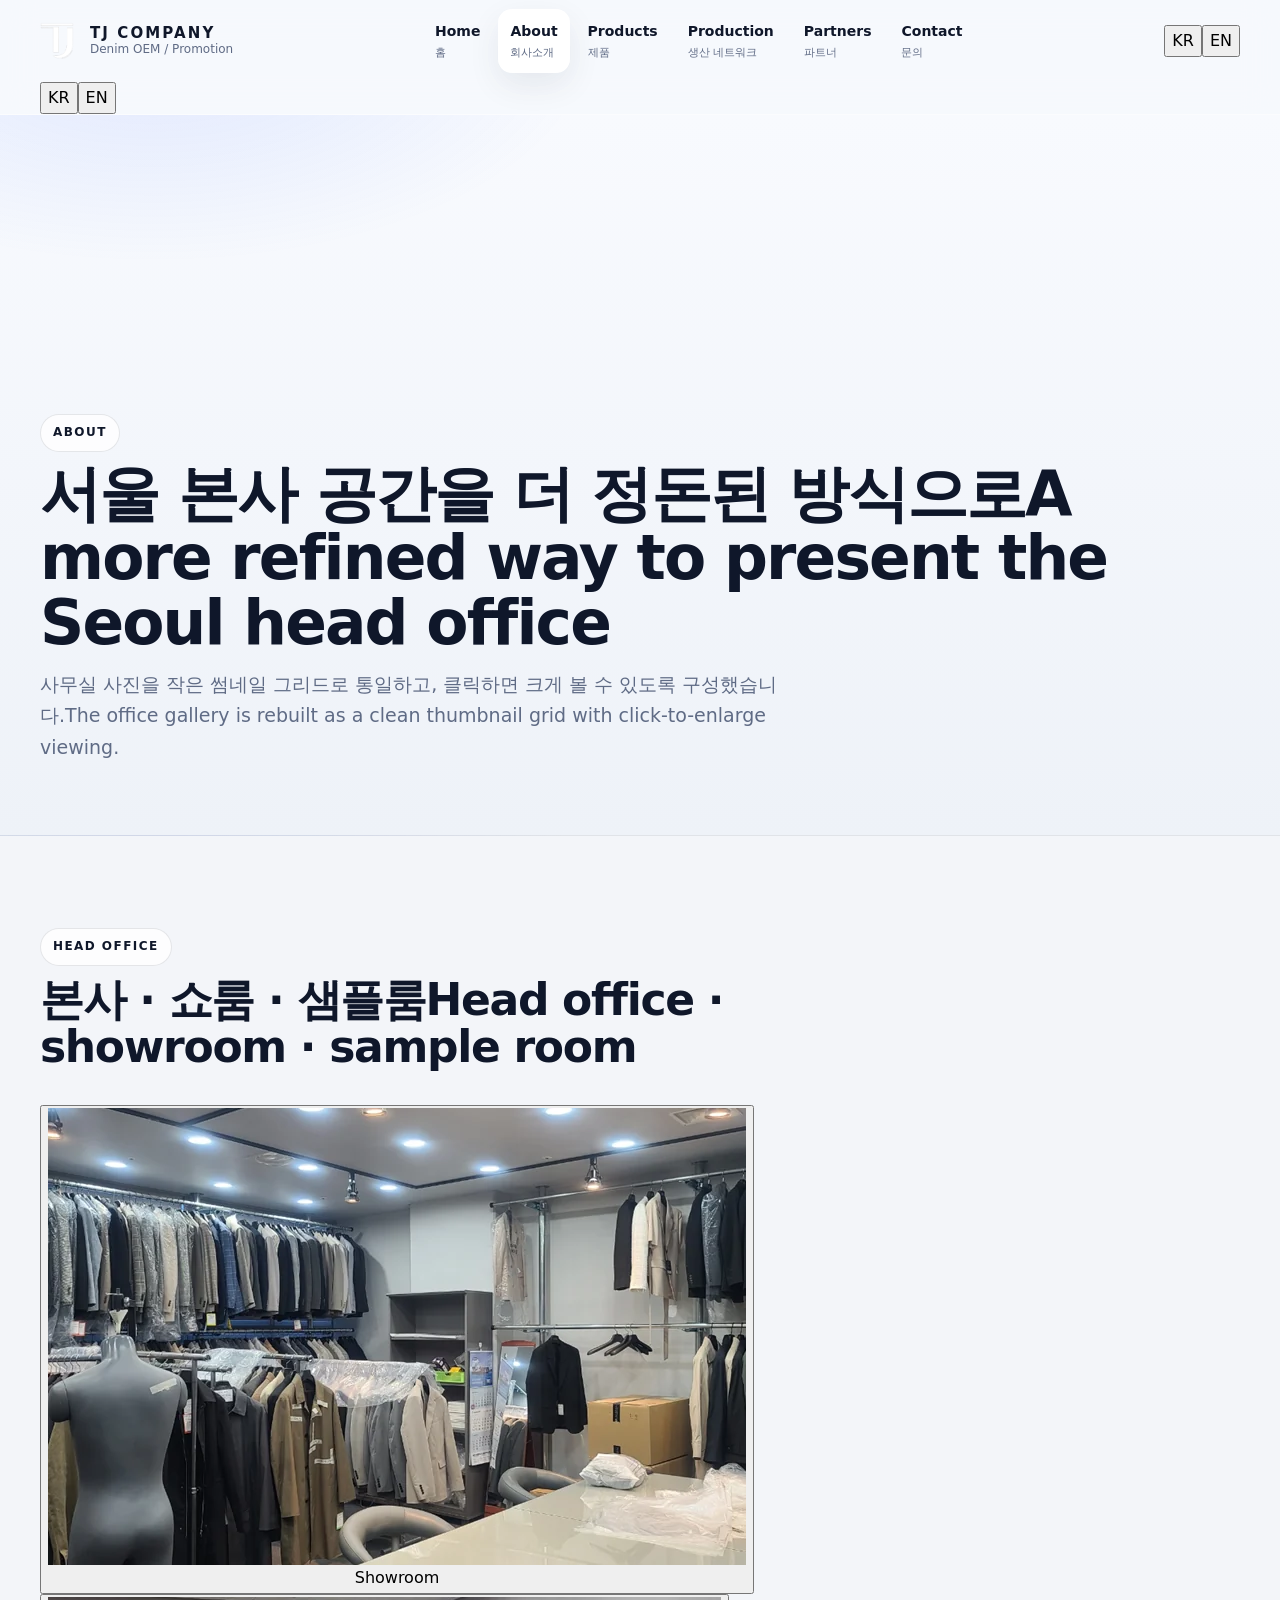
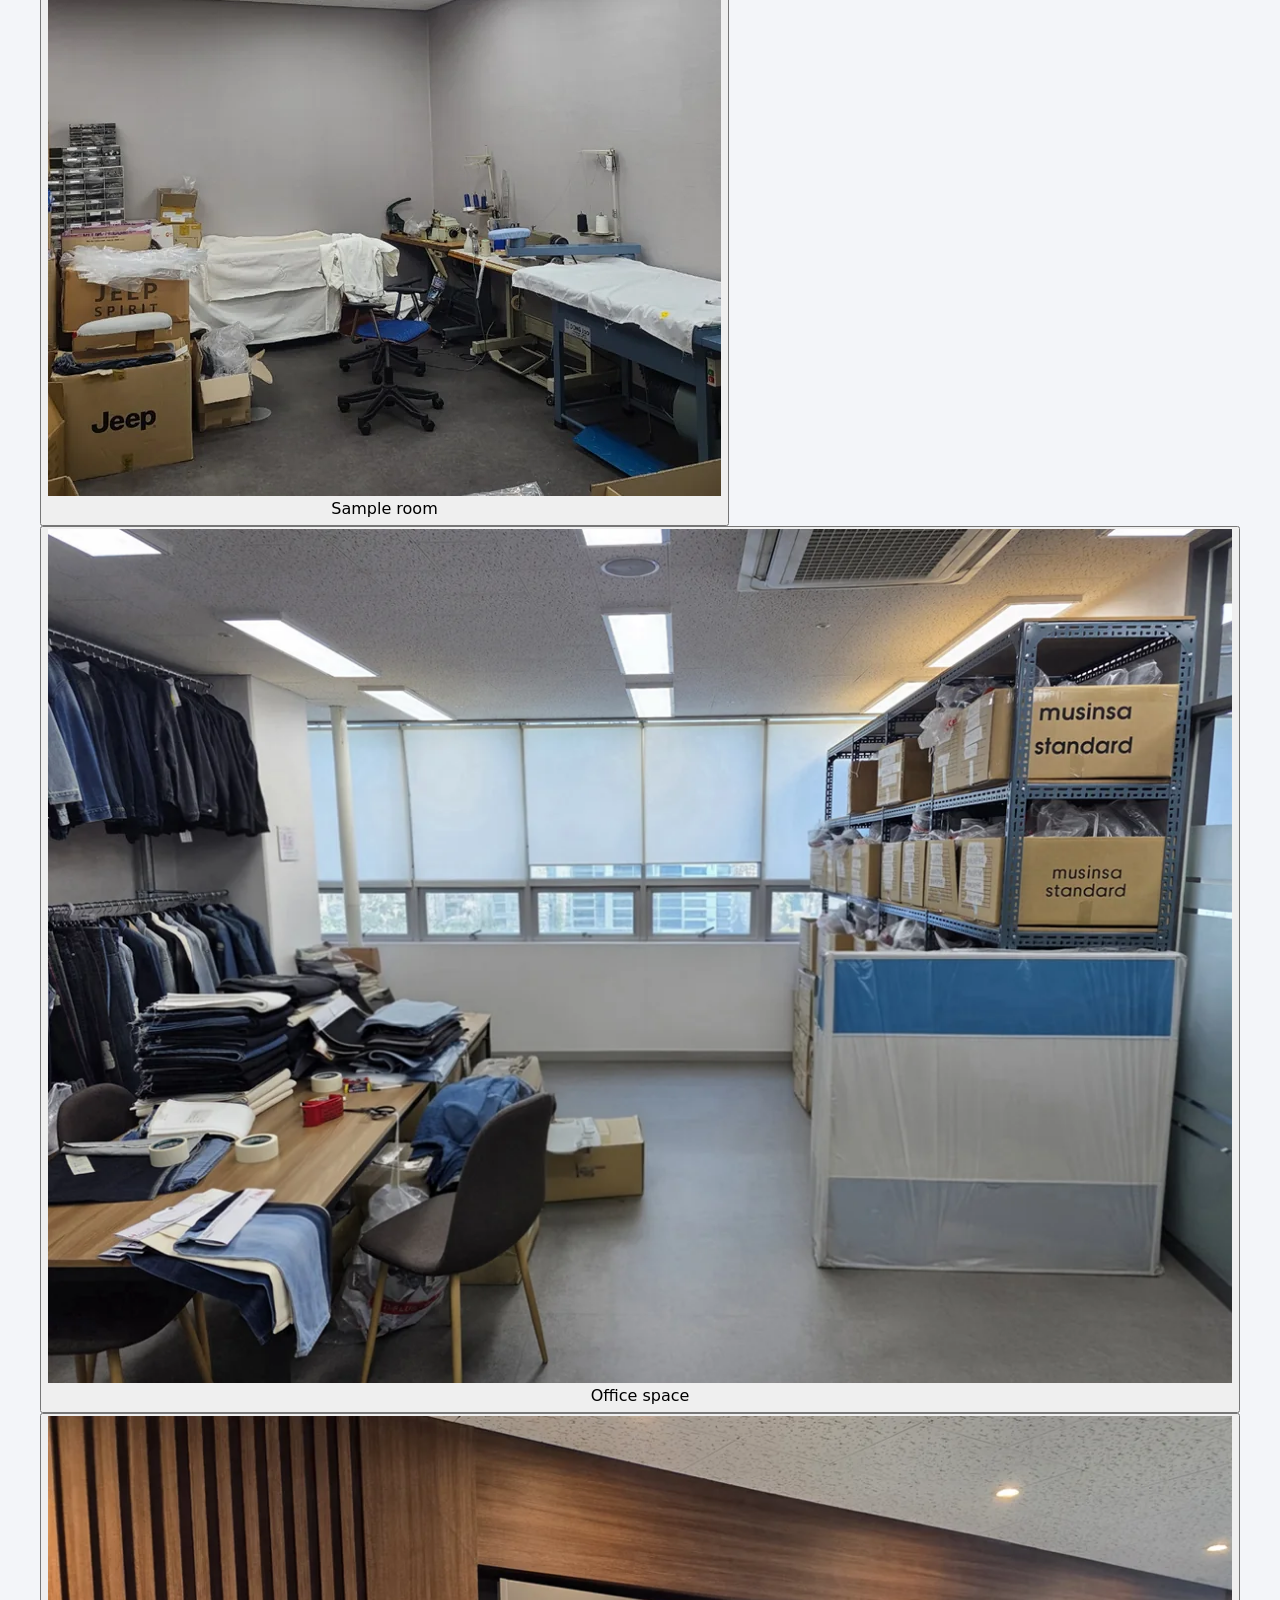
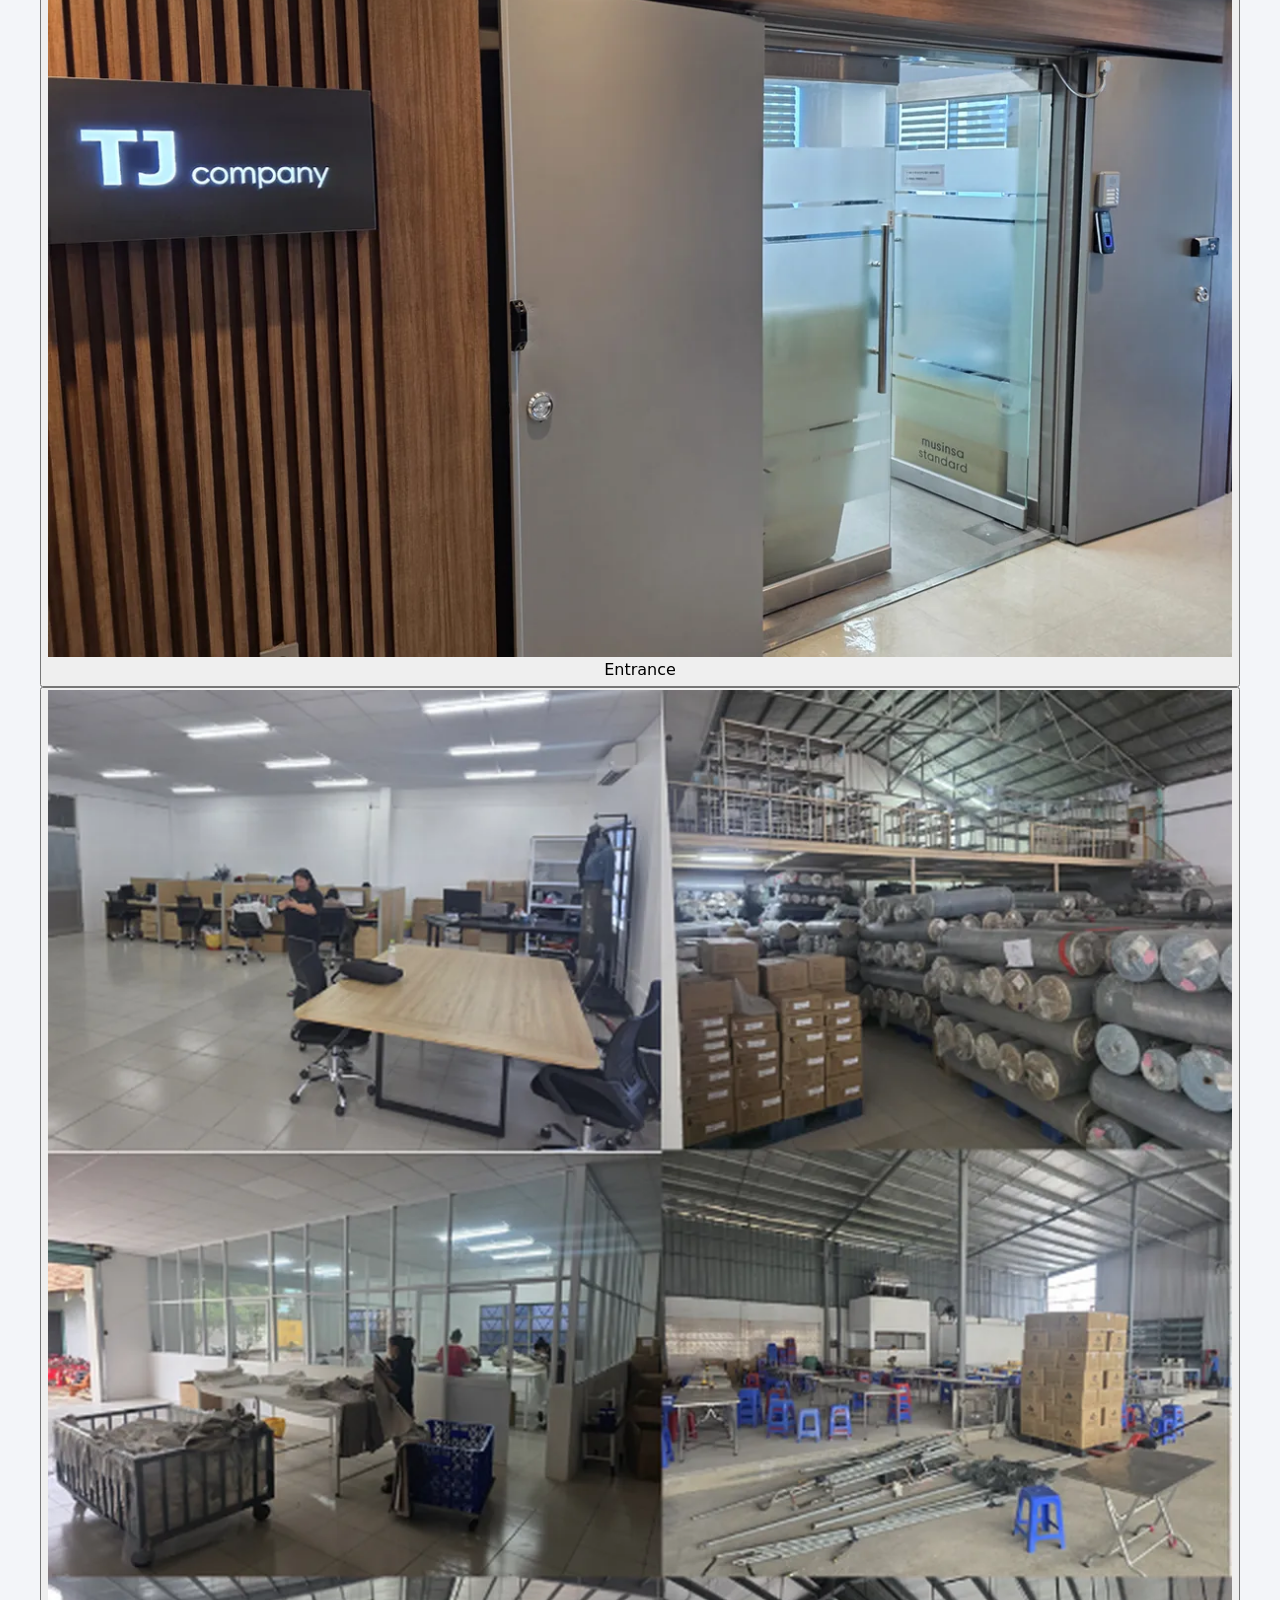
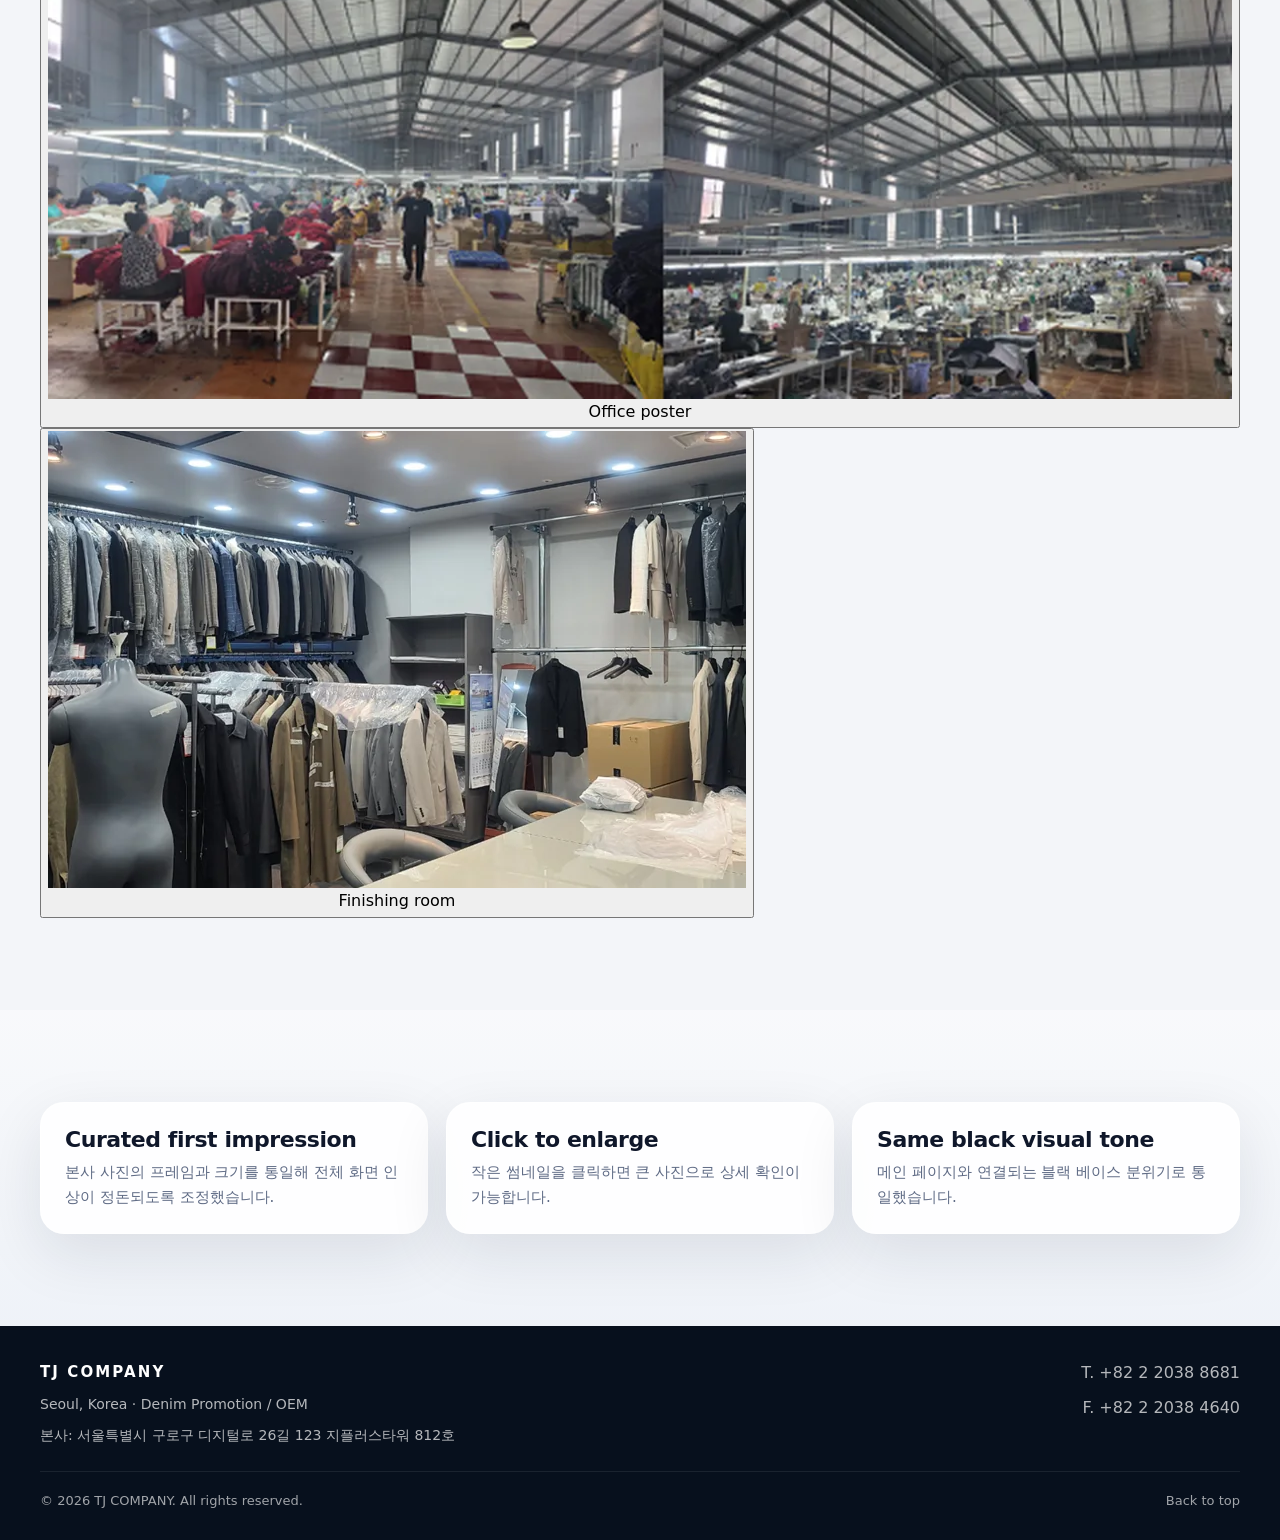
==== about.html @ 2073e05e "Update about.html" ====
<!doctype html>
<html lang="ko">
<head>
  <meta charset="utf-8" />
  <meta name="viewport" content="width=device-width, initial-scale=1" />
  <title>About | TJ COMPANY</title>
  <meta name="description" content="TJ COMPANY의 회사 소개, 핵심 사업, 조직 구성, 사무실·쇼룸 환경을 확인할 수 있습니다." />
  <meta name="keywords" content="TJ COMPANY,TJ Company,데님 OEM,데님 프로모션,의류 제조,글로벌 생산,베트남 생산,데님 생산,OEM manufacturer,denim manufacturer" />
  <meta name="author" content="TJ COMPANY" />
  <link rel="canonical" href="https://www.tjcompany.co.kr/about.html" />
  <meta name="theme-color" content="#0b1325" />
  <link rel="icon" type="image/png" href="assets/img/favicon.png" />
  <link rel="stylesheet" href="assets/css/style.css" />

  <meta property="og:site_name" content="TJ COMPANY" />
  <meta property="og:title" content="About | TJ COMPANY" />
  <meta property="og:description" content="TJ COMPANY의 회사 소개, 핵심 사업, 조직 구성, 사무실·쇼룸 환경을 확인할 수 있습니다." />
  <meta property="og:type" content="website" />
  <meta property="og:url" content="https://www.tjcompany.co.kr/about.html" />
  <meta property="og:image" content="https://www.tjcompany.co.kr/assets/img/og-image.jpg" />
  <meta name="twitter:card" content="summary_large_image" />
  <meta name="twitter:title" content="About | TJ COMPANY" />
  <meta name="twitter:description" content="TJ COMPANY의 회사 소개, 핵심 사업, 조직 구성, 사무실·쇼룸 환경을 확인할 수 있습니다." />
  <meta name="twitter:image" content="https://www.tjcompany.co.kr/assets/img/og-image.jpg" />

  <script type="application/ld+json">
{
  "@context": "https://schema.org",
  "@type": "Organization",
  "name": "TJ COMPANY",
  "url": "https://www.tjcompany.co.kr/",
  "logo": "https://www.tjcompany.co.kr/assets/img/tj-logo.png",
  "telephone": "+82-2-2038-8681",
  "faxNumber": "+82-2-2038-4640",
  "address": {
    "@type": "PostalAddress",
    "streetAddress": "디지털로26길 123 지플러스타워 812호",
    "addressLocality": "구로구",
    "addressRegion": "서울특별시",
    "addressCountry": "KR"
  }
}
  </script>
</head>
<body>
<header class="siteHeader" id="top">
  <div class="container">
    <div class="navbar">
      <a class="brand" href="index.html" aria-label="TJ COMPANY home">
        <img src="assets/img/tj-logo.png" alt="TJ COMPANY logo" />
        <div class="brandText">
          <strong>TJ COMPANY</strong>
          <span>Denim OEM / Promotion</span>
        </div>
      </a>

      <nav class="nav" data-nav>
          <a href="index.html"><span class="nav-en">Home</span><span class="nav-ko">홈</span></a>
          <a href="about.html" class="active"><span class="nav-en">About</span><span class="nav-ko">회사소개</span></a>
          <a href="products.html"><span class="nav-en">Products</span><span class="nav-ko">제품</span></a>
          <a href="production.html"><span class="nav-en">Production</span><span class="nav-ko">생산 네트워크</span></a>
          <a href="partners.html"><span class="nav-en">Partners</span><span class="nav-ko">파트너</span></a>
          <a href="contact.html"><span class="nav-en">Contact</span><span class="nav-ko">문의</span></a>
      </nav>

      <div class="langSwitch"><button class="langBtn active" type="button" data-lang-btn="ko">KR</button><button class="langBtn" type="button" data-lang-btn="en">EN</button></div><button class="menuBtn" type="button" data-menu-btn aria-label="Open menu">Menu</button>
    </div>

    <div class="mobileLang"><button class="langBtn active" type="button" data-lang-btn="ko">KR</button><button class="langBtn" type="button" data-lang-btn="en">EN</button></div><div class="mobileNav" data-mobile-nav data-nav>
        <a href="index.html"><span class="nav-en">Home</span><span class="nav-ko">홈</span></a>
        <a href="about.html" class="active"><span class="nav-en">About</span><span class="nav-ko">회사소개</span></a>
        <a href="products.html"><span class="nav-en">Products</span><span class="nav-ko">제품</span></a>
        <a href="production.html"><span class="nav-en">Production</span><span class="nav-ko">생산 네트워크</span></a>
        <a href="partners.html"><span class="nav-en">Partners</span><span class="nav-ko">파트너</span></a>
        <a href="contact.html"><span class="nav-en">Contact</span><span class="nav-ko">문의</span></a>
    </div>
  </div>
</header>

<section class="pageHero videoHero"><video autoplay muted loop playsinline preload="auto" aria-hidden="true"><source src="assets/video/hero.mp4" type="video/mp4" /></video><div class="container"><span class="sectionLabel">ABOUT</span><h1><span class="i18n-ko">서울 본사 공간을 더 정돈된 방식으로</span><span class="i18n-en">A more refined way to present the Seoul head office</span></h1><p><span class="i18n-ko">사무실 사진을 작은 썸네일 그리드로 통일하고, 클릭하면 크게 볼 수 있도록 구성했습니다.</span><span class="i18n-en">The office gallery is rebuilt as a clean thumbnail grid with click-to-enlarge viewing.</span></p></div></section><section class="section"><div class="container"><div class="sectionIntro compact"><span class="sectionLabel">HEAD OFFICE</span><h2><span class="i18n-ko">본사 · 쇼룸 · 샘플룸</span><span class="i18n-en">Head office · showroom · sample room</span></h2></div><div class="officeGrid"><article class="officeThumb"><button type="button" data-open-lightbox data-src="assets/img/office/showroom.webp" data-title="Showroom"><img src="assets/img/office/showroom.webp" alt="Showroom" /><span class="cap">Showroom</span></button></article><article class="officeThumb"><button type="button" data-open-lightbox data-src="assets/img/office/sample_room.webp" data-title="Sample room"><img src="assets/img/office/sample_room.webp" alt="Sample room" /><span class="cap">Sample room</span></button></article><article class="officeThumb"><button type="button" data-open-lightbox data-src="assets/img/office/office_space.webp" data-title="Office space"><img src="assets/img/office/office_space.webp" alt="Office space" /><span class="cap">Office space</span></button></article><article class="officeThumb"><button type="button" data-open-lightbox data-src="assets/img/office/entrance.webp" data-title="Entrance"><img src="assets/img/office/entrance.webp" alt="Entrance" /><span class="cap">Entrance</span></button></article><article class="officeThumb"><button type="button" data-open-lightbox data-src="assets/img/office/office_poster.webp" data-title="Office poster"><img src="assets/img/office/office_poster.webp" alt="Office poster" /><span class="cap">Office poster</span></button></article><article class="officeThumb"><button type="button" data-open-lightbox data-src="assets/img/office/finishing_room.webp" data-title="Finishing room"><img src="assets/img/office/finishing_room.webp" alt="Finishing room" /><span class="cap">Finishing room</span></button></article></div></div></section><section class="section sectionMuted"><div class="container"><div class="overviewGrid"><article class="featureCard"><h3>Curated first impression</h3><p>본사 사진의 프레임과 크기를 통일해 전체 화면 인상이 정돈되도록 조정했습니다.</p></article><article class="featureCard"><h3>Click to enlarge</h3><p>작은 썸네일을 클릭하면 큰 사진으로 상세 확인이 가능합니다.</p></article><article class="featureCard"><h3>Same black visual tone</h3><p>메인 페이지와 연결되는 블랙 베이스 분위기로 통일했습니다.</p></article></div></div></section><footer class="siteFooter">
  <div class="container">
    <div class="footerTop">
      <div>
        <div class="footerBrand">TJ COMPANY</div>
        <p class="footerText">Seoul, Korea · Denim Promotion / OEM</p>
        <p class="footerText">본사: 서울특별시 구로구 디지털로 26길 123 지플러스타워 812호</p>
      </div>

      <div class="footerMeta">
        <a href="tel:+82220388681">T. +82 2 2038 8681</a>
        <span>F. +82 2 2038 4640</span>
      </div>
    </div>

    <div class="footerBottom">
      <span>© <span id="year"></span> TJ COMPANY. All rights reserved.</span>
      <a href="#top">Back to top</a>
    </div>
  </div>
</footer>

<div class="lightbox" data-lightbox aria-hidden="true">
  <button class="lightboxClose" type="button" data-lightbox-close aria-label="Close image">×</button>
  <figure class="lightboxFrame">
    <img data-lightbox-img alt="" />
    <figcaption data-lightbox-title></figcaption>
  </figure>
</div>

<script src="assets/js/main.js"></script>
</body>
</html>
---- assets/css/style.css ----
:root{
  --bg:#f3f5f9;
  --surface:#ffffff;
  --surface-2:#eef2f8;
  --ink:#0f172a;
  --muted:#5f6b85;
  --line:rgba(15, 23, 42, .10);
  --line-strong:rgba(15, 23, 42, .18);
  --navy:#0b1325;
  --navy-2:#16233e;
  --blue:#2c63ff;
  --blue-soft:rgba(44, 99, 255, .10);
  --shadow:0 20px 60px rgba(18, 29, 53, .10);
  --shadow-soft:0 12px 32px rgba(18, 29, 53, .08);
  --radius:24px;
  --radius-sm:16px;
  --max:1200px;
}

*{box-sizing:border-box}
html{scroll-behavior:smooth}
body{
  margin:0;
  font-family:Inter, "Pretendard", "Noto Sans KR", system-ui, -apple-system, sans-serif;
  color:var(--ink);
  background:
    radial-gradient(1000px 500px at 10% -10%, rgba(44,99,255,.09), transparent 55%),
    radial-gradient(900px 400px at 100% 10%, rgba(11,19,37,.07), transparent 50%),
    var(--bg);
  line-height:1.65;
}
body.menu-open{overflow:hidden}
img{display:block; max-width:100%}
a{color:inherit; text-decoration:none}
button, input, select, textarea{font:inherit}

.container{width:min(var(--max), calc(100% - 40px)); margin:0 auto}
.section{padding:92px 0}
.sectionMuted{background:linear-gradient(180deg, rgba(255,255,255,.42), rgba(238,242,248,.88))}
.pageHero{
  padding:140px 0 72px;
  background:
    radial-gradient(800px 400px at 12% -10%, rgba(44,99,255,.12), transparent 55%),
    linear-gradient(180deg, #f8fafe, #eef2f8);
  border-bottom:1px solid var(--line);
}
.pageHero h1{
  margin:10px 0 14px;
  font-size:clamp(34px, 4.8vw, 62px);
  line-height:1.05;
  letter-spacing:-.03em;
}
.pageHero p{
  margin:0;
  max-width:780px;
  color:var(--muted);
  font-size:clamp(16px, 2vw, 19px);
}
.darkHero{
  color:#fff;
  background:
    radial-gradient(900px 440px at 10% 0%, rgba(80,120,255,.28), transparent 55%),
    linear-gradient(135deg, #07101d, #0f1930 52%, #182742);
}
.darkHero p{color:rgba(255,255,255,.74)}
.darkHero .sectionLabel.light{background:rgba(255,255,255,.10); border-color:rgba(255,255,255,.16); color:#fff}

.sectionIntro{
  max-width:820px;
  margin-bottom:34px;
}
.sectionIntro.compact{max-width:760px}
.sectionIntro h2{
  margin:10px 0 12px;
  font-size:clamp(28px, 4vw, 44px);
  line-height:1.08;
  letter-spacing:-.03em;
}
.sectionIntro p{margin:0; color:var(--muted); font-size:17px}

.sectionLabel,
.eyebrow,
.cardLabel,
.panelKicker{
  display:inline-flex;
  align-items:center;
  gap:8px;
  padding:8px 12px;
  border-radius:999px;
  border:1px solid rgba(15, 23, 42, .10);
  background:rgba(255,255,255,.78);
  color:var(--ink);
  font-size:12px;
  font-weight:800;
  letter-spacing:.12em;
  text-transform:uppercase;
}
.eyebrow{
  background:rgba(255,255,255,.08);
  border-color:rgba(255,255,255,.18);
  color:#fff;
}
.cardLabel{background:var(--surface-2)}
.panelKicker{
  background:rgba(255,255,255,.12);
  border-color:rgba(255,255,255,.16);
  color:rgba(255,255,255,.86);
}

.siteHeader{
  position:sticky;
  top:0;
  z-index:80;
  backdrop-filter:blur(16px);
  background:rgba(248, 250, 254, .76);
  border-bottom:1px solid rgba(255,255,255,.45);
}
.navbar{
  display:flex;
  align-items:center;
  justify-content:space-between;
  gap:18px;
  min-height:82px;
}
.brand{
  display:flex;
  align-items:center;
  gap:12px;
  min-width:0;
}
.brand img{
  width:38px;
  height:38px;
  object-fit:contain;
}
.brandText{
  display:flex;
  flex-direction:column;
  line-height:1.15;
}
.brandText strong{
  font-size:15px;
  letter-spacing:.14em;
}
.brandText span{
  color:var(--muted);
  font-size:12px;
}
.nav{
  display:flex;
  align-items:center;
  gap:6px;
}
.nav a{
  position:relative;
  padding:11px 12px 10px;
  border-radius:14px;
  transition:background .18s ease, color .18s ease, transform .18s ease;
}
.nav a:hover{
  background:rgba(11,19,37,.05);
  transform:translateY(-1px);
}
.nav a.active{
  background:#fff;
  box-shadow:var(--shadow-soft);
}
.nav-en{
  display:block;
  font-size:14px;
  font-weight:700;
}
.nav-ko{
  display:block;
  font-size:11px;
  color:var(--muted);
  margin-top:1px;
}
.menuBtn{
  display:none;
  border:1px solid var(--line);
  background:#fff;
  color:var(--ink);
  border-radius:14px;
  padding:11px 14px;
  font-weight:800;
  cursor:pointer;
}
.mobileNav{
  display:none;
  padding:0 0 16px;
  grid-template-columns:1fr 1fr;
  gap:10px;
}
.mobileNav a{
  background:#fff;
  border:1px solid var(--line);
  border-radius:16px;
  padding:12px 14px;
  box-shadow:var(--shadow-soft);
}

.hero{
  position:relative;
  isolation:isolate;
}
.homeHero{
  min-height:calc(100vh - 82px);
  display:flex;
  align-items:center;
  border-bottom:1px solid rgba(255,255,255,.08);
  overflow:hidden;
}
.homeHero video{
  position:absolute;
  inset:0;
  width:100%;
  height:100%;
  object-fit:cover;
  filter:brightness(.68) saturate(1.06);
}
.heroOverlay{
  position:absolute;
  inset:0;
  background:
    linear-gradient(90deg, rgba(7,13,26,.92), rgba(7,13,26,.68) 48%, rgba(7,13,26,.78)),
    radial-gradient(900px 460px at 12% 8%, rgba(67,112,255,.18), transparent 55%);
}
.heroGrid{
  position:relative;
  z-index:2;
  display:grid;
  grid-template-columns:minmax(0, 1.15fr) minmax(360px, .85fr);
  gap:34px;
  align-items:center;
  padding:110px 0 84px;
}
.heroCopy{color:#fff}
.heroCopy h1{
  margin:18px 0 16px;
  font-size:clamp(42px, 6vw, 80px);
  line-height:.98;
  letter-spacing:-.045em;
}
.heroLead{
  max-width:720px;
  color:rgba(255,255,255,.76);
  font-size:clamp(16px, 2vw, 20px);
  margin:0;
}
.heroMini{
  display:flex;
  flex-wrap:wrap;
  gap:10px;
  margin-top:24px;
}
.heroMini span{
  padding:9px 12px;
  border-radius:999px;
  background:rgba(255,255,255,.08);
  border:1px solid rgba(255,255,255,.12);
  color:rgba(255,255,255,.88);
  font-size:13px;
}
.heroPanel{
  background:rgba(255,255,255,.08);
  border:1px solid rgba(255,255,255,.14);
  border-radius:32px;
  padding:22px;
  color:#fff;
  box-shadow:0 30px 80px rgba(0,0,0,.28);
  backdrop-filter:blur(12px);
}
.heroStats{
  display:grid;
  gap:14px;
  margin-top:16px;
}
.statCard{
  background:rgba(255,255,255,.07);
  border:1px solid rgba(255,255,255,.12);
  border-radius:22px;
  padding:18px 18px 16px;
}
.statCard span{
  display:block;
  color:rgba(255,255,255,.72);
  font-size:12px;
  text-transform:uppercase;
  letter-spacing:.12em;
}
.statCard strong{
  display:block;
  font-size:clamp(24px, 3vw, 34px);
  line-height:1.12;
  margin-top:8px;
  letter-spacing:-.03em;
}
.statCard small{
  display:block;
  margin-top:4px;
  color:rgba(255,255,255,.72);
  font-size:13px;
}

.heroDataStrip{
  display:grid;
  grid-template-columns:repeat(3, minmax(0,1fr));
  gap:12px;
  margin-top:28px;
}
.heroDataStrip div{
  background:rgba(255,255,255,.08);
  border:1px solid rgba(255,255,255,.12);
  border-radius:18px;
  padding:16px;
}
.heroDataStrip strong{
  display:block;
  font-size:22px;
  line-height:1.15;
}
.heroDataStrip span{
  display:block;
  margin-top:4px;
  color:rgba(255,255,255,.7);
  font-size:13px;
}

.buttonRow{
  display:flex;
  flex-wrap:wrap;
  gap:12px;
  margin-top:28px;
}
.buttonRow.center{justify-content:center}

.btn{
  display:inline-flex;
  align-items:center;
  justify-content:center;
  min-height:52px;
  padding:0 20px;
  border-radius:16px;
  border:1px solid transparent;
  font-size:15px;
  font-weight:800;
  transition:transform .18s ease, box-shadow .18s ease, background .18s ease;
}
.btn:hover{transform:translateY(-1px)}
.btnPrimary{
  background:#fff;
  color:var(--navy);
  box-shadow:var(--shadow-soft);
}
.btnGhost{
  color:#fff;
  border-color:rgba(255,255,255,.24);
  background:rgba(255,255,255,.06);
}
.btnDark{
  background:var(--navy);
  color:#fff;
  box-shadow:0 14px 34px rgba(11,19,37,.18);
}
.btnGhostDark{
  background:#fff;
  color:var(--ink);
  border-color:var(--line);
}

.overviewGrid,
.productPreviewGrid,
.logoWall,
.orgGrid{
  display:grid;
  gap:18px;
}
.overviewGrid{grid-template-columns:repeat(3, minmax(0,1fr))}
.productPreviewGrid{grid-template-columns:repeat(3, minmax(0,1fr))}
.logoWall{grid-template-columns:repeat(2, minmax(0,1fr))}
.logoWall.large{grid-template-columns:repeat(2, minmax(0,1fr))}
.orgGrid{grid-template-columns:repeat(4, minmax(0,1fr))}

.featureCard,
.productPreviewCard,
.logoCard,
.orgCard,
.infoCard,
.contactCard,
.processCard,
.facilityHighlight{
  background:rgba(255,255,255,.88);
  border:1px solid rgba(255,255,255,.70);
  border-radius:24px;
  box-shadow:var(--shadow);
}
.featureCard{
  padding:24px;
}
.featureCard h3,
.processCard h3,
.facilityHighlight h3,
.orgCard h3,
.logoCard h2,
.productPreviewCard h3{
  margin:0 0 8px;
  font-size:22px;
  line-height:1.15;
  letter-spacing:-.02em;
}
.featureCard p,
.processCard p,
.facilityHighlight p,
.orgCard p,
.logoCard p,
.productPreviewCard p{
  margin:0;
  color:var(--muted);
  font-size:15px;
}

.spotlightGrid{
  display:grid;
  grid-template-columns:minmax(0, .88fr) minmax(0, 1.12fr);
  gap:24px;
  margin-top:34px;
}
.textPanel{
  background:linear-gradient(180deg, #ffffff, #f7f9fd);
  border:1px solid var(--line);
  border-radius:28px;
  padding:28px;
  box-shadow:var(--shadow);
}
.textPanel h3{
  margin:14px 0 12px;
  font-size:32px;
  line-height:1.08;
  letter-spacing:-.03em;
}
.textPanel p{
  margin:0;
  color:var(--muted);
}
.textLink{
  display:inline-flex;
  margin-top:18px;
  font-weight:800;
  color:var(--blue);
}
.checkList{
  list-style:none;
  padding:0;
  margin:18px 0 0;
  display:grid;
  gap:10px;
}
.checkList li{
  position:relative;
  padding-left:20px;
}
.checkList li::before{
  content:"";
  width:8px;
  height:8px;
  border-radius:50%;
  background:var(--blue);
  position:absolute;
  left:0;
  top:.58em;
}

.imageStack{
  display:grid;
  grid-template-columns:repeat(2, minmax(0,1fr));
  gap:16px;
}
.stackCard{
  overflow:hidden;
  border-radius:28px;
  min-height:220px;
  box-shadow:var(--shadow);
}
.stackCard.large{grid-column:span 2; min-height:360px}
.stackCard img,
.galleryCard img{
  width:100%;
  height:100%;
  object-fit:cover;
}

.productPreviewCard{
  padding:24px;
}
.productPreviewCard picture{
  display:flex;
  align-items:center;
  justify-content:center;
  min-height:280px;
  margin-bottom:16px;
  border-radius:22px;
  background:linear-gradient(180deg, #eff3f9, #ffffff);
}
.productPreviewCard img{
  max-height:260px;
  object-fit:contain;
}

.facilityHighlightGrid{
  display:grid;
  grid-template-columns:repeat(3, minmax(0,1fr));
  gap:18px;
}
.facilityHighlight{
  padding:24px;
}
.facilityHead{
  display:flex;
  align-items:flex-end;
  justify-content:space-between;
  gap:14px;
  margin-bottom:12px;
}
.facilityHead span{
  font-size:12px;
  color:var(--muted);
  text-transform:uppercase;
  letter-spacing:.12em;
}
.facilityHighlight small{
  display:block;
  margin-top:12px;
  color:var(--muted);
}

.ctaPanel{
  display:grid;
  grid-template-columns:minmax(0, 1fr) auto;
  gap:20px;
  align-items:center;
  background:
    linear-gradient(135deg, #07111f, #0f1b31 58%, #1c2d4c);
  color:#fff;
  border-radius:32px;
  padding:34px;
  box-shadow:0 26px 80px rgba(7,17,31,.26);
}
.ctaPanel h2{
  margin:12px 0 10px;
  font-size:clamp(28px, 4vw, 46px);
  line-height:1.06;
  letter-spacing:-.03em;
}
.ctaPanel p{
  margin:0;
  max-width:680px;
  color:rgba(255,255,255,.72);
}
.ctaAside{
  display:flex;
  flex-wrap:wrap;
  justify-content:flex-end;
  gap:12px;
}

.logoCard{
  display:flex;
  align-items:center;
  justify-content:center;
  gap:20px;
  padding:26px;
  min-height:180px;
}
.logoCard img{
  width:min(220px, 54%);
  object-fit:contain;
  filter:grayscale(1);
}
.logoCard span{
  font-size:14px;
  font-weight:800;
  color:var(--muted);
}
.logoCard.tall{
  justify-content:flex-start;
  min-height:240px;
}
.logoCard.tall div{
  max-width:240px;
}
.logoCard.tall h2{
  margin:0 0 8px;
}

.infoGrid{
  display:grid;
  grid-template-columns:repeat(2, minmax(0,1fr));
  gap:20px;
}
.infoCard{
  padding:30px;
}
.infoCard h2{
  margin:14px 0 16px;
  font-size:34px;
  line-height:1.05;
  letter-spacing:-.03em;
}
.infoList{
  display:grid;
  gap:14px;
  margin:0;
}
.infoList div{
  display:grid;
  grid-template-columns:132px 1fr;
  gap:16px;
  padding-top:14px;
  border-top:1px solid var(--line);
}
.infoList dt{
  font-weight:800;
}
.infoList dd{
  margin:0;
  color:var(--muted);
}
.pillRow{
  display:flex;
  flex-wrap:wrap;
  gap:10px;
}
.pill{
  display:inline-flex;
  align-items:center;
  min-height:38px;
  padding:0 14px;
  border-radius:999px;
  background:var(--surface-2);
  border:1px solid var(--line);
  color:var(--ink);
  font-size:13px;
  font-weight:700;
}
.mutedBlock{
  margin:16px 0 0;
  color:var(--muted);
}

.processSection{margin-top:30px}
.processGrid{
  display:grid;
  grid-template-columns:repeat(5, minmax(0,1fr));
  gap:16px;
}
.processCard{
  padding:24px;
}
.processCard strong{
  display:inline-flex;
  font-size:14px;
  font-weight:900;
  color:var(--blue);
  margin-bottom:10px;
}

.galleryGrid{
  display:grid;
  grid-template-columns:repeat(2, minmax(0,1fr));
  gap:16px;
}
.galleryCard{
  position:relative;
  overflow:hidden;
  border-radius:24px;
  background:#fff;
  min-height:220px;
  box-shadow:var(--shadow-soft);
  border:1px solid rgba(255,255,255,.74);
}
.galleryCard.galleryWide{
  grid-column:span 2;
  min-height:340px;
}
.galleryCard span{
  position:absolute;
  left:16px;
  bottom:16px;
  padding:8px 12px;
  border-radius:999px;
  background:rgba(7,13,26,.72);
  color:#fff;
  font-size:12px;
  letter-spacing:.08em;
  text-transform:uppercase;
}
.officeGallery .galleryCard:not(.galleryWide) img{height:260px}

.orgCard{
  padding:24px;
}
.orgCard.featured{
  background:linear-gradient(135deg, #0c1730, #1a2a48);
  color:#fff;
}
.orgCard.featured p{color:rgba(255,255,255,.72)}

.productGrid{
  display:grid;
  grid-template-columns:repeat(2, minmax(0,1fr));
  gap:20px;
}
.productCard{
  display:grid;
  grid-template-columns:minmax(0, .84fr) minmax(0, 1fr);
  gap:0;
  background:#fff;
  border:1px solid var(--line);
  border-radius:28px;
  overflow:hidden;
  box-shadow:var(--shadow);
}
.productVisual{
  background:linear-gradient(180deg, #f3f6fb, #ffffff);
  padding:22px;
  display:flex;
  align-items:center;
  justify-content:center;
}
.productVisual img{
  max-height:320px;
  object-fit:contain;
}
.productBody{
  padding:26px;
}
.productBody h2{
  margin:12px 0 10px;
  font-size:32px;
  line-height:1.08;
  letter-spacing:-.03em;
}
.productBody p{
  margin:0;
  color:var(--muted);
}

.facilitySection{
  display:grid;
  grid-template-columns:minmax(0, .86fr) minmax(0, 1.14fr);
  gap:24px;
  align-items:start;
}
.facilitySection.reverse{
  grid-template-columns:minmax(0, 1.14fr) minmax(0, .86fr);
}
.facilitySection.reverse .facilityMeta{order:2}
.facilitySection.reverse .galleryGrid{order:1}
.facilityMeta{
  background:#fff;
  border:1px solid var(--line);
  border-radius:28px;
  padding:30px;
  box-shadow:var(--shadow);
}
.facilityMeta h2{
  margin:14px 0 12px;
  font-size:34px;
  line-height:1.05;
  letter-spacing:-.03em;
}
.facilityMeta p{
  margin:0;
  color:var(--muted);
}
.detailList{
  display:grid;
  gap:14px;
  margin:22px 0 0;
}
.detailList div{
  display:grid;
  grid-template-columns:110px 1fr;
  gap:16px;
  padding-top:14px;
  border-top:1px solid var(--line);
}
.detailList dt{
  font-weight:800;
}
.detailList dd{
  margin:0;
  color:var(--muted);
}

.contactLayout{
  display:grid;
  grid-template-columns:minmax(0, .92fr) minmax(0, 1.08fr);
  gap:20px;
}
.contactCard{
  padding:30px;
}
.contactCard h2{
  margin:14px 0 14px;
  font-size:34px;
  line-height:1.06;
  letter-spacing:-.03em;
}
.contactInfo p{
  margin:0 0 8px;
  color:var(--muted);
}
.mapWrap{
  overflow:hidden;
  border-radius:24px;
  border:1px solid var(--line);
  margin-top:18px;
}
.mapWrap iframe{
  display:block;
  width:100%;
  height:320px;
  border:0;
}
.inquiryForm{
  display:grid;
  gap:14px;
}
.formGrid{
  display:grid;
  grid-template-columns:repeat(2, minmax(0,1fr));
  gap:12px;
}
.inquiryForm label{
  display:grid;
  gap:8px;
}
.inquiryForm label span{
  font-size:13px;
  font-weight:800;
  color:var(--ink);
}
.inquiryForm input,
.inquiryForm select,
.inquiryForm textarea{
  width:100%;
  border:1px solid var(--line-strong);
  background:#fff;
  color:var(--ink);
  min-height:52px;
  border-radius:16px;
  padding:14px 16px;
  outline:none;
}
.inquiryForm textarea{
  min-height:150px;
  resize:vertical;
}

.siteFooter{
  background:#07101d;
  color:#fff;
  padding:34px 0 28px;
  margin-top:0;
}
.footerTop,
.footerBottom{
  display:flex;
  justify-content:space-between;
  gap:18px;
}
.footerTop{
  align-items:flex-start;
}
.footerBrand{
  font-size:15px;
  font-weight:900;
  letter-spacing:.14em;
}
.footerText{
  margin:8px 0 0;
  color:rgba(255,255,255,.70);
  font-size:14px;
}
.footerMeta{
  display:grid;
  gap:8px;
  text-align:right;
  color:rgba(255,255,255,.70);
}
.footerBottom{
  align-items:center;
  border-top:1px solid rgba(255,255,255,.08);
  margin-top:24px;
  padding-top:18px;
  color:rgba(255,255,255,.62);
  font-size:13px;
}

.lightbox{
  position:fixed;
  inset:0;
  display:none;
  place-items:center;
  padding:28px;
  z-index:200;
  background:rgba(7,13,26,.82);
}
.lightbox.open{display:grid}
.lightboxFrame{
  margin:0;
  max-width:min(1120px, 100%);
  max-height:calc(100vh - 56px);
  position:relative;
}
.lightboxFrame img{
  max-width:100%;
  max-height:calc(100vh - 100px);
  border-radius:24px;
  box-shadow:0 30px 80px rgba(0,0,0,.35);
}
.lightboxFrame figcaption{
  margin-top:12px;
  color:rgba(255,255,255,.84);
  text-align:center;
}
.lightboxClose{
  position:absolute;
  top:20px;
  right:20px;
  z-index:2;
  width:48px;
  height:48px;
  border-radius:999px;
  border:1px solid rgba(255,255,255,.18);
  background:rgba(255,255,255,.10);
  color:#fff;
  font-size:28px;
  cursor:pointer;
}

@media (max-width: 1100px){
  .heroGrid,
  .spotlightGrid,
  .facilitySection,
  .facilitySection.reverse,
  .contactLayout{
    grid-template-columns:1fr;
  }
  .facilitySection.reverse .facilityMeta,
  .facilitySection.reverse .galleryGrid{
    order:initial;
  }
  .processGrid{grid-template-columns:repeat(3, minmax(0,1fr))}
  .orgGrid{grid-template-columns:repeat(2, minmax(0,1fr))}
  .ctaPanel{grid-template-columns:1fr}
  .ctaAside{justify-content:flex-start}
}

@media (max-width: 920px){
  .nav{display:none}
  .menuBtn{display:inline-flex}
  .mobileNav.open{display:grid}
  .heroGrid{padding:98px 0 70px}
  .overviewGrid,
  .productPreviewGrid,
  .facilityHighlightGrid,
  .infoGrid,
  .productGrid{
    grid-template-columns:1fr;
  }
  .logoWall,
  .logoWall.large{
    grid-template-columns:1fr;
  }
  .productCard{
    grid-template-columns:1fr;
  }
  .processGrid{grid-template-columns:repeat(2, minmax(0,1fr))}
  .heroDataStrip{grid-template-columns:1fr}
  .galleryCard.galleryWide{grid-column:auto; min-height:280px}
}

@media (max-width: 640px){
  .container{width:min(var(--max), calc(100% - 28px))}
  .siteHeader{background:rgba(248,250,254,.88)}
  .brandText span{display:none}
  .pageHero{padding:122px 0 54px}
  .section{padding:72px 0}
  .heroCopy h1{font-size:44px}
  .heroPanel{padding:18px; border-radius:24px}
  .statCard{padding:16px}
  .featureCard,
  .productPreviewCard,
  .logoCard,
  .orgCard,
  .infoCard,
  .contactCard,
  .processCard,
  .facilityHighlight,
  .facilityMeta,
  .textPanel{
    padding:22px;
    border-radius:22px;
  }
  .stackCard.large{min-height:250px}
  .imageStack{grid-template-columns:1fr}
  .stackCard.large{grid-column:auto}
  .galleryGrid{grid-template-columns:1fr}
  .officeGallery .galleryCard:not(.galleryWide) img{height:220px}
  .infoList div,
  .detailList div{
    grid-template-columns:1fr;
    gap:6px;
  }
  .formGrid,
  .mobileNav{
    grid-template-columns:1fr;
  }
  .footerTop,
  .footerBottom{
    flex-direction:column;
  }
  .footerMeta{text-align:left}
  .logoCard{
    flex-direction:column;
    text-align:center;
  }
  .heroMini{gap:8px}
}
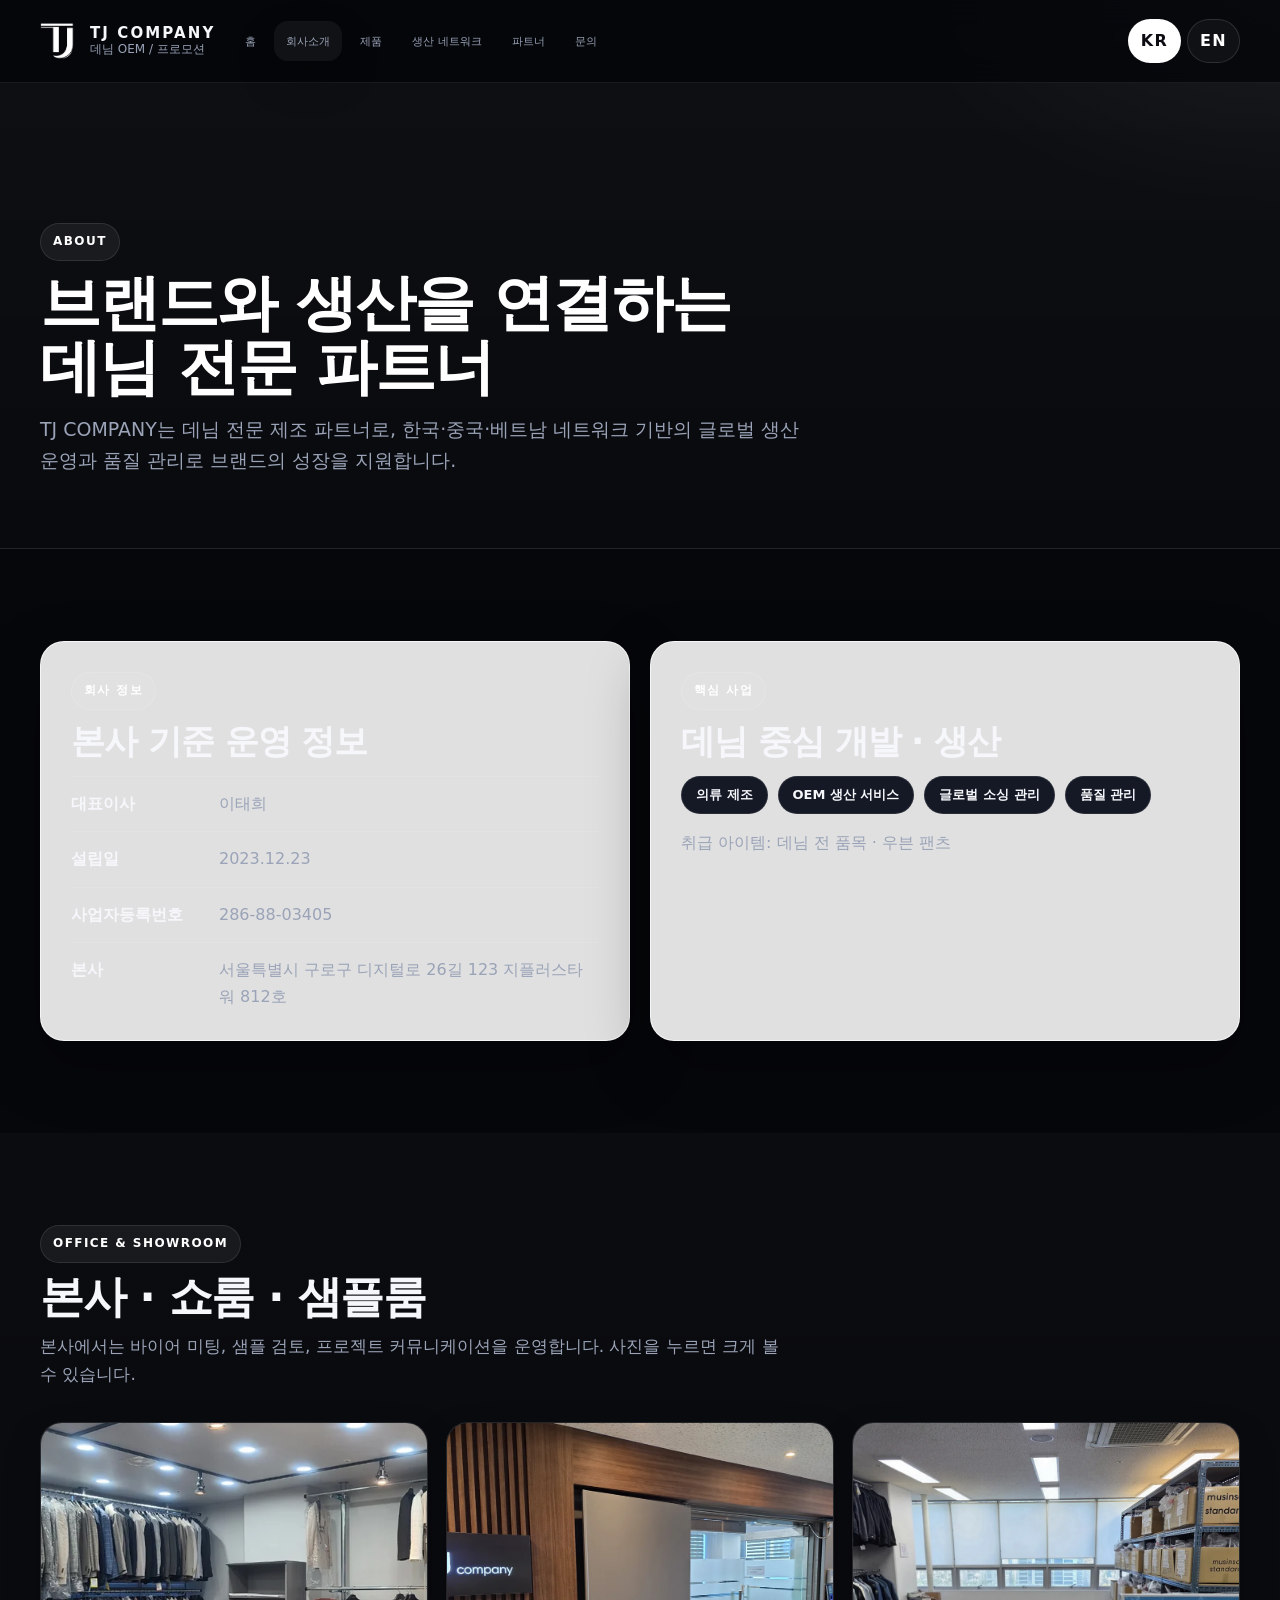
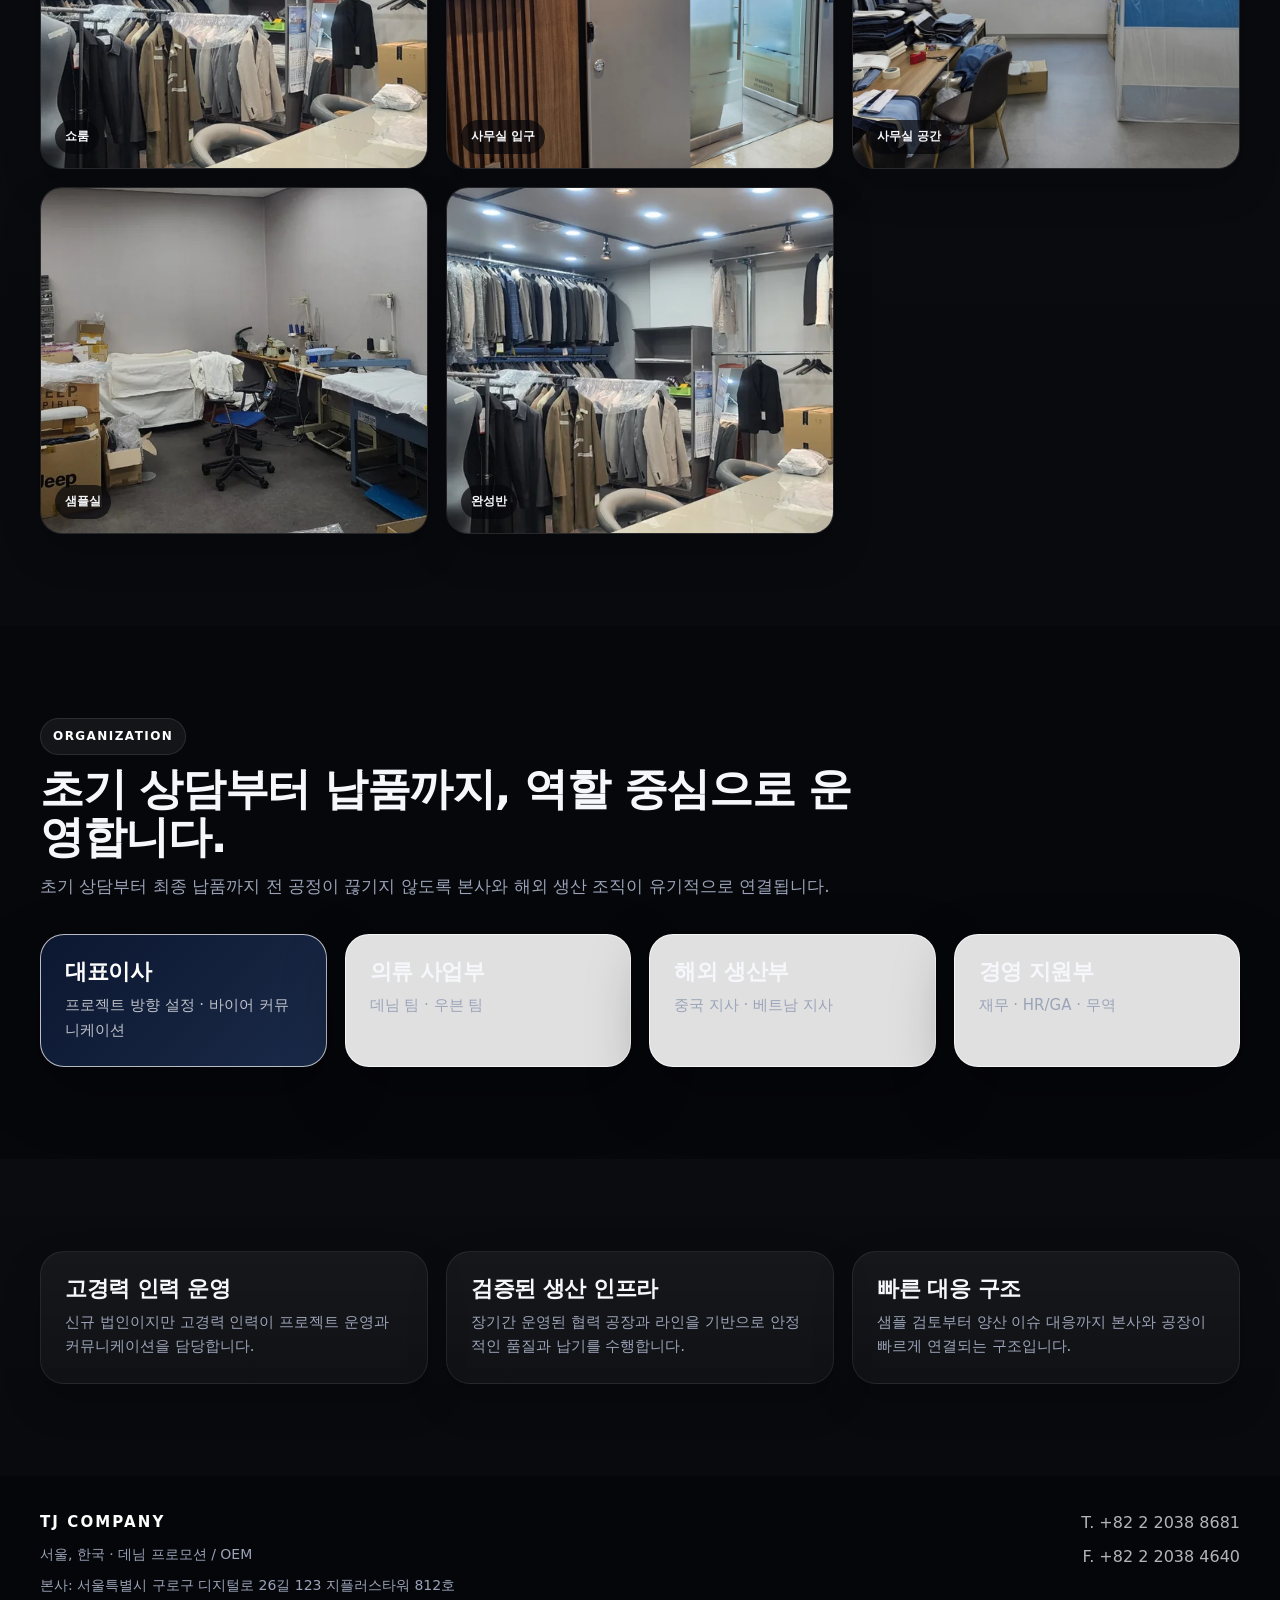
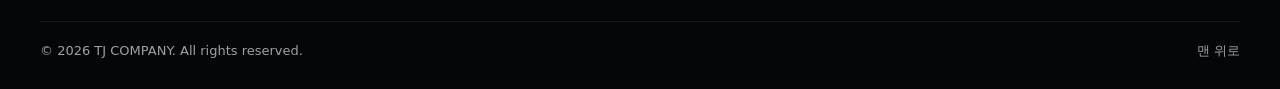
==== commit dbefe28e: "Update about.html" ====
--- a/about.html
+++ b/about.html
@@ -1,30 +1,42 @@
-<!doctype html>
-<html lang="ko">
-<head>
-  <meta charset="utf-8" />
-  <meta name="viewport" content="width=device-width, initial-scale=1" />
-  <title>About | TJ COMPANY</title>
-  <meta name="description" content="TJ COMPANY의 회사 소개, 핵심 사업, 조직 구성, 사무실·쇼룸 환경을 확인할 수 있습니다." />
-  <meta name="keywords" content="TJ COMPANY,TJ Company,데님 OEM,데님 프로모션,의류 제조,글로벌 생산,베트남 생산,데님 생산,OEM manufacturer,denim manufacturer" />
-  <meta name="author" content="TJ COMPANY" />
-  <link rel="canonical" href="https://www.tjcompany.co.kr/about.html" />
-  <meta name="theme-color" content="#0b1325" />
-  <link rel="icon" type="image/png" href="assets/img/favicon.png" />
-  <link rel="stylesheet" href="assets/css/style.css" />
-
-  <meta property="og:site_name" content="TJ COMPANY" />
-  <meta property="og:title" content="About | TJ COMPANY" />
-  <meta property="og:description" content="TJ COMPANY의 회사 소개, 핵심 사업, 조직 구성, 사무실·쇼룸 환경을 확인할 수 있습니다." />
-  <meta property="og:type" content="website" />
-  <meta property="og:url" content="https://www.tjcompany.co.kr/about.html" />
-  <meta property="og:image" content="https://www.tjcompany.co.kr/assets/img/og-image.jpg" />
-  <meta name="twitter:card" content="summary_large_image" />
-  <meta name="twitter:title" content="About | TJ COMPANY" />
-  <meta name="twitter:description" content="TJ COMPANY의 회사 소개, 핵심 사업, 조직 구성, 사무실·쇼룸 환경을 확인할 수 있습니다." />
-  <meta name="twitter:image" content="https://www.tjcompany.co.kr/assets/img/og-image.jpg" />
-
-  <script type="application/ld+json">
-{
+    <!doctype html>
+    <html lang="ko" data-lang="ko">
+    <head>
+      <meta charset="utf-8" />
+      <meta name="viewport" content="width=device-width, initial-scale=1" />
+      <title>About | TJ COMPANY</title>
+      <meta name="description" content="TJ COMPANY의 회사 소개, 핵심 사업, 조직 구성, 본사·쇼룸 환경을 확인할 수 있습니다." />
+      <meta name="keywords" content="TJ COMPANY,TJ Company,데님 OEM,데님 프로모션,의류 제조,글로벌 생산,베트남 생산,데님 생산,OEM manufacturer,denim manufacturer" />
+      <meta name="author" content="TJ COMPANY" />
+      <link rel="canonical" href="https://www.tjcompany.co.kr/about.html" />
+      <meta name="theme-color" content="#06070b" />
+      <link rel="icon" type="image/png" href="assets/img/favicon.png" />
+      <script>
+        (function() {
+          try {
+            var lang = localStorage.getItem('tj-lang') || 'ko';
+            document.documentElement.setAttribute('data-lang', lang);
+            document.documentElement.setAttribute('lang', lang === 'en' ? 'en' : 'ko');
+          } catch (e) {
+            document.documentElement.setAttribute('data-lang', 'ko');
+            document.documentElement.setAttribute('lang', 'ko');
+          }
+        })();
+      </script>
+      <link rel="stylesheet" href="assets/css/style.css" />
+
+      <meta property="og:site_name" content="TJ COMPANY" />
+      <meta property="og:title" content="About | TJ COMPANY" />
+      <meta property="og:description" content="TJ COMPANY의 회사 소개, 핵심 사업, 조직 구성, 본사·쇼룸 환경을 확인할 수 있습니다." />
+      <meta property="og:type" content="website" />
+      <meta property="og:url" content="https://www.tjcompany.co.kr/about.html" />
+      <meta property="og:image" content="https://www.tjcompany.co.kr/assets/img/og-image.jpg" />
+      <meta name="twitter:card" content="summary_large_image" />
+      <meta name="twitter:title" content="About | TJ COMPANY" />
+      <meta name="twitter:description" content="TJ COMPANY의 회사 소개, 핵심 사업, 조직 구성, 본사·쇼룸 환경을 확인할 수 있습니다." />
+      <meta name="twitter:image" content="https://www.tjcompany.co.kr/assets/img/og-image.jpg" />
+
+      <script type="application/ld+json">
+    {
   "@context": "https://schema.org",
   "@type": "Organization",
   "name": "TJ COMPANY",
@@ -40,9 +52,9 @@
     "addressCountry": "KR"
   }
 }
-  </script>
-</head>
-<body>
+      </script>
+    </head>
+    <body>
 <header class="siteHeader" id="top">
   <div class="container">
     <div class="navbar">
@@ -50,40 +62,190 @@
         <img src="assets/img/tj-logo.png" alt="TJ COMPANY logo" />
         <div class="brandText">
           <strong>TJ COMPANY</strong>
-          <span>Denim OEM / Promotion</span>
+          <span><span class="i18n-ko">데님 OEM / 프로모션</span><span class="i18n-en">Denim OEM / Promotion</span></span>
         </div>
       </a>
 
       <nav class="nav" data-nav>
           <a href="index.html"><span class="nav-en">Home</span><span class="nav-ko">홈</span></a>
-          <a href="about.html" class="active"><span class="nav-en">About</span><span class="nav-ko">회사소개</span></a>
-          <a href="products.html"><span class="nav-en">Products</span><span class="nav-ko">제품</span></a>
-          <a href="production.html"><span class="nav-en">Production</span><span class="nav-ko">생산 네트워크</span></a>
-          <a href="partners.html"><span class="nav-en">Partners</span><span class="nav-ko">파트너</span></a>
-          <a href="contact.html"><span class="nav-en">Contact</span><span class="nav-ko">문의</span></a>
+      <a href="about.html" class="active"><span class="nav-en">About</span><span class="nav-ko">회사소개</span></a>
+      <a href="products.html"><span class="nav-en">Products</span><span class="nav-ko">제품</span></a>
+      <a href="production.html"><span class="nav-en">Production</span><span class="nav-ko">생산 네트워크</span></a>
+      <a href="partners.html"><span class="nav-en">Partners</span><span class="nav-ko">파트너</span></a>
+      <a href="contact.html"><span class="nav-en">Contact</span><span class="nav-ko">문의</span></a>
       </nav>
 
-      <div class="langSwitch"><button class="langBtn active" type="button" data-lang-btn="ko">KR</button><button class="langBtn" type="button" data-lang-btn="en">EN</button></div><button class="menuBtn" type="button" data-menu-btn aria-label="Open menu">Menu</button>
-    </div>
-
-    <div class="mobileLang"><button class="langBtn active" type="button" data-lang-btn="ko">KR</button><button class="langBtn" type="button" data-lang-btn="en">EN</button></div><div class="mobileNav" data-mobile-nav data-nav>
+      <div class="langSwitch">
+        <button class="langBtn active" type="button" data-lang-btn="ko">KR</button>
+        <button class="langBtn" type="button" data-lang-btn="en">EN</button>
+      </div>
+      <button class="menuBtn" type="button" data-menu-btn aria-label="Open menu">Menu</button>
+    </div>
+
+    <div class="mobileLang">
+      <button class="langBtn active" type="button" data-lang-btn="ko">KR</button>
+      <button class="langBtn" type="button" data-lang-btn="en">EN</button>
+    </div>
+    <div class="mobileNav" data-mobile-nav data-nav>
         <a href="index.html"><span class="nav-en">Home</span><span class="nav-ko">홈</span></a>
-        <a href="about.html" class="active"><span class="nav-en">About</span><span class="nav-ko">회사소개</span></a>
-        <a href="products.html"><span class="nav-en">Products</span><span class="nav-ko">제품</span></a>
-        <a href="production.html"><span class="nav-en">Production</span><span class="nav-ko">생산 네트워크</span></a>
-        <a href="partners.html"><span class="nav-en">Partners</span><span class="nav-ko">파트너</span></a>
-        <a href="contact.html"><span class="nav-en">Contact</span><span class="nav-ko">문의</span></a>
+    <a href="about.html" class="active"><span class="nav-en">About</span><span class="nav-ko">회사소개</span></a>
+    <a href="products.html"><span class="nav-en">Products</span><span class="nav-ko">제품</span></a>
+    <a href="production.html"><span class="nav-en">Production</span><span class="nav-ko">생산 네트워크</span></a>
+    <a href="partners.html"><span class="nav-en">Partners</span><span class="nav-ko">파트너</span></a>
+    <a href="contact.html"><span class="nav-en">Contact</span><span class="nav-ko">문의</span></a>
     </div>
   </div>
 </header>
-
-<section class="pageHero videoHero"><video autoplay muted loop playsinline preload="auto" aria-hidden="true"><source src="assets/video/hero.mp4" type="video/mp4" /></video><div class="container"><span class="sectionLabel">ABOUT</span><h1><span class="i18n-ko">서울 본사 공간을 더 정돈된 방식으로</span><span class="i18n-en">A more refined way to present the Seoul head office</span></h1><p><span class="i18n-ko">사무실 사진을 작은 썸네일 그리드로 통일하고, 클릭하면 크게 볼 수 있도록 구성했습니다.</span><span class="i18n-en">The office gallery is rebuilt as a clean thumbnail grid with click-to-enlarge viewing.</span></p></div></section><section class="section"><div class="container"><div class="sectionIntro compact"><span class="sectionLabel">HEAD OFFICE</span><h2><span class="i18n-ko">본사 · 쇼룸 · 샘플룸</span><span class="i18n-en">Head office · showroom · sample room</span></h2></div><div class="officeGrid"><article class="officeThumb"><button type="button" data-open-lightbox data-src="assets/img/office/showroom.webp" data-title="Showroom"><img src="assets/img/office/showroom.webp" alt="Showroom" /><span class="cap">Showroom</span></button></article><article class="officeThumb"><button type="button" data-open-lightbox data-src="assets/img/office/sample_room.webp" data-title="Sample room"><img src="assets/img/office/sample_room.webp" alt="Sample room" /><span class="cap">Sample room</span></button></article><article class="officeThumb"><button type="button" data-open-lightbox data-src="assets/img/office/office_space.webp" data-title="Office space"><img src="assets/img/office/office_space.webp" alt="Office space" /><span class="cap">Office space</span></button></article><article class="officeThumb"><button type="button" data-open-lightbox data-src="assets/img/office/entrance.webp" data-title="Entrance"><img src="assets/img/office/entrance.webp" alt="Entrance" /><span class="cap">Entrance</span></button></article><article class="officeThumb"><button type="button" data-open-lightbox data-src="assets/img/office/office_poster.webp" data-title="Office poster"><img src="assets/img/office/office_poster.webp" alt="Office poster" /><span class="cap">Office poster</span></button></article><article class="officeThumb"><button type="button" data-open-lightbox data-src="assets/img/office/finishing_room.webp" data-title="Finishing room"><img src="assets/img/office/finishing_room.webp" alt="Finishing room" /><span class="cap">Finishing room</span></button></article></div></div></section><section class="section sectionMuted"><div class="container"><div class="overviewGrid"><article class="featureCard"><h3>Curated first impression</h3><p>본사 사진의 프레임과 크기를 통일해 전체 화면 인상이 정돈되도록 조정했습니다.</p></article><article class="featureCard"><h3>Click to enlarge</h3><p>작은 썸네일을 클릭하면 큰 사진으로 상세 확인이 가능합니다.</p></article><article class="featureCard"><h3>Same black visual tone</h3><p>메인 페이지와 연결되는 블랙 베이스 분위기로 통일했습니다.</p></article></div></div></section><footer class="siteFooter">
+<section class="pageHero darkHero">
+  <div class="container">
+    <span class="sectionLabel">ABOUT</span>
+    <h1><span><span class="i18n-ko">브랜드와 생산을 연결하는<br>데님 전문 파트너</span><span class="i18n-en">A denim manufacturing partner<br>connecting brands and production.</span></span></h1>
+    <p><span><span class="i18n-ko">TJ COMPANY는 데님 전문 제조 파트너로, 한국·중국·베트남 네트워크 기반의 글로벌 생산 운영과 품질 관리로 브랜드의 성장을 지원합니다.</span><span class="i18n-en">TJ COMPANY is a denim-focused manufacturing partner supporting brand growth through global production operation and quality control based on a Korea, China, and Vietnam network.</span></span></p>
+  </div>
+</section>
+<section class="section">
+  <div class="container">
+    <div class="infoGrid">
+      <article class="infoCard">
+        <span class="cardLabel"><span><span class="i18n-ko">회사 정보</span><span class="i18n-en">Company info</span></span></span>
+        <h2><span><span class="i18n-ko">본사 기준 운영 정보</span><span class="i18n-en">Head office information</span></span></h2>
+        <dl class="infoList">
+          <div>
+            <dt><span><span class="i18n-ko">대표이사</span><span class="i18n-en">CEO</span></span></dt>
+            <dd><span><span class="i18n-ko">이태희</span><span class="i18n-en">Taehee Lee</span></span></dd>
+          </div>
+          <div>
+            <dt><span><span class="i18n-ko">설립일</span><span class="i18n-en">Established</span></span></dt>
+            <dd>2023.12.23</dd>
+          </div>
+          <div>
+            <dt><span><span class="i18n-ko">사업자등록번호</span><span class="i18n-en">Business registration</span></span></dt>
+            <dd>286-88-03405</dd>
+          </div>
+          <div>
+            <dt><span><span class="i18n-ko">본사</span><span class="i18n-en">Head office</span></span></dt>
+            <dd><span><span class="i18n-ko">서울특별시 구로구 디지털로 26길 123 지플러스타워 812호</span><span class="i18n-en">812, Gplus Tower, 123 Digital-ro 26-gil, Guro-gu, Seoul</span></span></dd>
+          </div>
+        </dl>
+      </article>
+
+      <article class="infoCard">
+        <span class="cardLabel"><span><span class="i18n-ko">핵심 사업</span><span class="i18n-en">Core business</span></span></span>
+        <h2><span><span class="i18n-ko">데님 중심 개발 · 생산</span><span class="i18n-en">Denim-centered development & production</span></span></h2>
+        <div class="pillRow">
+          <span class="pill"><span><span class="i18n-ko">의류 제조</span><span class="i18n-en">Garment manufacturing</span></span></span>
+          <span class="pill"><span><span class="i18n-ko">OEM 생산 서비스</span><span class="i18n-en">OEM production service</span></span></span>
+          <span class="pill"><span><span class="i18n-ko">글로벌 소싱 관리</span><span class="i18n-en">Global sourcing control</span></span></span>
+          <span class="pill"><span><span class="i18n-ko">품질 관리</span><span class="i18n-en">Quality control</span></span></span>
+        </div>
+        <p class="mutedBlock"><span><span class="i18n-ko">취급 아이템: 데님 전 품목 · 우븐 팬츠</span><span class="i18n-en">Handled items: Denim all items · Woven pants</span></span></p>
+      </article>
+    </div>
+  </div>
+</section>
+
+<section class="section sectionMuted">
+  <div class="container">
+    <div class="sectionIntro compact">
+      <span class="sectionLabel">OFFICE &amp; SHOWROOM</span>
+      <h2><span><span class="i18n-ko">본사 · 쇼룸 · 샘플룸</span><span class="i18n-en">Head office · showroom · sample room</span></span></h2>
+      <p><span><span class="i18n-ko">본사에서는 바이어 미팅, 샘플 검토, 프로젝트 커뮤니케이션을 운영합니다. 사진을 누르면 크게 볼 수 있습니다.</span><span class="i18n-en">The Seoul head office is used for buyer meetings, sample review, and project communication. Click any photo to view it larger.</span></span></p>
+    </div>
+
+    <div class="officeGrid">
+      <article class="officeThumb">
+  <button type="button" data-open-lightbox data-src="assets/img/office/showroom.webp" data-title-ko="쇼룸" data-title-en="Showroom">
+    <img src="assets/img/office/showroom.webp" alt="Showroom" loading="lazy" decoding="async" />
+    <span class="cap"><span><span class="i18n-ko">쇼룸</span><span class="i18n-en">Showroom</span></span></span>
+  </button>
+</article>
+
+      <article class="officeThumb">
+  <button type="button" data-open-lightbox data-src="assets/img/office/entrance.webp" data-title-ko="사무실 입구" data-title-en="Entrance">
+    <img src="assets/img/office/entrance.webp" alt="Entrance" loading="lazy" decoding="async" />
+    <span class="cap"><span><span class="i18n-ko">사무실 입구</span><span class="i18n-en">Entrance</span></span></span>
+  </button>
+</article>
+
+      <article class="officeThumb">
+  <button type="button" data-open-lightbox data-src="assets/img/office/office_space.webp" data-title-ko="사무실 공간" data-title-en="Office space">
+    <img src="assets/img/office/office_space.webp" alt="Office space" loading="lazy" decoding="async" />
+    <span class="cap"><span><span class="i18n-ko">사무실 공간</span><span class="i18n-en">Office space</span></span></span>
+  </button>
+</article>
+
+      <article class="officeThumb">
+  <button type="button" data-open-lightbox data-src="assets/img/office/sample_room.webp" data-title-ko="샘플실" data-title-en="Sample room">
+    <img src="assets/img/office/sample_room.webp" alt="Sample room" loading="lazy" decoding="async" />
+    <span class="cap"><span><span class="i18n-ko">샘플실</span><span class="i18n-en">Sample room</span></span></span>
+  </button>
+</article>
+
+      <article class="officeThumb">
+  <button type="button" data-open-lightbox data-src="assets/img/office/finishing_room.webp" data-title-ko="완성반" data-title-en="Finishing room">
+    <img src="assets/img/office/finishing_room.webp" alt="Finishing room" loading="lazy" decoding="async" />
+    <span class="cap"><span><span class="i18n-ko">완성반</span><span class="i18n-en">Finishing room</span></span></span>
+  </button>
+</article>
+
+    </div>
+  </div>
+</section>
+
+<section class="section">
+  <div class="container">
+    <div class="sectionIntro">
+      <span class="sectionLabel">ORGANIZATION</span>
+      <h2><span><span class="i18n-ko">초기 상담부터 납품까지, 역할 중심으로 운영합니다.</span><span class="i18n-en">Role-based operation from first meeting to final delivery.</span></span></h2>
+      <p><span><span class="i18n-ko">초기 상담부터 최종 납품까지 전 공정이 끊기지 않도록 본사와 해외 생산 조직이 유기적으로 연결됩니다.</span><span class="i18n-en">The head office and overseas production organization are linked closely so the full process stays connected from first consultation to final delivery.</span></span></p>
+    </div>
+
+    <div class="orgGrid">
+      <article class="orgCard featured">
+        <h3><span><span class="i18n-ko">대표이사</span><span class="i18n-en">CEO</span></span></h3>
+        <p><span><span class="i18n-ko">프로젝트 방향 설정 · 바이어 커뮤니케이션</span><span class="i18n-en">Project direction · Client communication</span></span></p>
+      </article>
+      <article class="orgCard">
+        <h3><span><span class="i18n-ko">의류 사업부</span><span class="i18n-en">Apparel division</span></span></h3>
+        <p><span><span class="i18n-ko">데님 팀 · 우븐 팀</span><span class="i18n-en">Denim team · Woven team</span></span></p>
+      </article>
+      <article class="orgCard">
+        <h3><span><span class="i18n-ko">해외 생산부</span><span class="i18n-en">Overseas production</span></span></h3>
+        <p><span><span class="i18n-ko">중국 지사 · 베트남 지사</span><span class="i18n-en">China branch · Vietnam branch</span></span></p>
+      </article>
+      <article class="orgCard">
+        <h3><span><span class="i18n-ko">경영 지원부</span><span class="i18n-en">Management support</span></span></h3>
+        <p><span><span class="i18n-ko">재무 · HR/GA · 무역</span><span class="i18n-en">Finance · HR/GA · Trade</span></span></p>
+      </article>
+    </div>
+  </div>
+</section>
+
+<section class="section sectionMuted">
+  <div class="container">
+    <div class="overviewGrid">
+      <article class="featureCard">
+        <h3><span><span class="i18n-ko">고경력 인력 운영</span><span class="i18n-en">Experienced team</span></span></h3>
+        <p><span><span class="i18n-ko">신규 법인이지만 고경력 인력이 프로젝트 운영과 커뮤니케이션을 담당합니다.</span><span class="i18n-en">Although the company is newly established, experienced professionals lead project operation and communication.</span></span></p>
+      </article>
+      <article class="featureCard">
+        <h3><span><span class="i18n-ko">검증된 생산 인프라</span><span class="i18n-en">Proven production infrastructure</span></span></h3>
+        <p><span><span class="i18n-ko">장기간 운영된 협력 공장과 라인을 기반으로 안정적인 품질과 납기를 수행합니다.</span><span class="i18n-en">Stable quality and delivery are supported by long-operated partner factories and production lines.</span></span></p>
+      </article>
+      <article class="featureCard">
+        <h3><span><span class="i18n-ko">빠른 대응 구조</span><span class="i18n-en">Responsive workflow</span></span></h3>
+        <p><span><span class="i18n-ko">샘플 검토부터 양산 이슈 대응까지 본사와 공장이 빠르게 연결되는 구조입니다.</span><span class="i18n-en">From sample review to bulk-production issue handling, the head office and factories stay tightly connected.</span></span></p>
+      </article>
+    </div>
+  </div>
+</section>
+<footer class="siteFooter">
   <div class="container">
     <div class="footerTop">
       <div>
         <div class="footerBrand">TJ COMPANY</div>
-        <p class="footerText">Seoul, Korea · Denim Promotion / OEM</p>
-        <p class="footerText">본사: 서울특별시 구로구 디지털로 26길 123 지플러스타워 812호</p>
+        <p class="footerText"><span><span class="i18n-ko">서울, 한국 · 데님 프로모션 / OEM</span><span class="i18n-en">Seoul, Korea · Denim Promotion / OEM</span></span></p>
+        <p class="footerText"><span><span class="i18n-ko">본사: 서울특별시 구로구 디지털로 26길 123 지플러스타워 812호</span><span class="i18n-en">Head office: 812, Gplus Tower, 123 Digital-ro 26-gil, Guro-gu, Seoul</span></span></p>
       </div>
 
       <div class="footerMeta">
@@ -94,7 +256,7 @@
 
     <div class="footerBottom">
       <span>© <span id="year"></span> TJ COMPANY. All rights reserved.</span>
-      <a href="#top">Back to top</a>
+      <a href="#top"><span><span class="i18n-ko">맨 위로</span><span class="i18n-en">Back to top</span></span></a>
     </div>
   </div>
 </footer>
--- a/assets/css/style.css
+++ b/assets/css/style.css
@@ -1031,3 +1031,71 @@
   }
   .heroMini{gap:8px}
 }
+
+
+/* ===== 2026 redesign override ===== */
+
+:root{
+  --bg:#06070b;
+  --surface:#0e1118;
+  --surface-2:#151925;
+  --ink:#f6f7fb;
+  --muted:#9aa3b7;
+  --line:rgba(255,255,255,.09);
+  --line-strong:rgba(255,255,255,.18);
+  --blue:#7f97ff;
+  --blue-soft:rgba(127,151,255,.12);
+  --shadow:0 24px 60px rgba(0,0,0,.34);
+  --shadow-soft:0 18px 38px rgba(0,0,0,.22);
+}
+body{
+  background:
+    radial-gradient(1000px 540px at 10% -10%, rgba(90,110,255,.16), transparent 55%),
+    radial-gradient(760px 420px at 100% 0%, rgba(255,255,255,.05), transparent 50%),
+    #06070b;
+  color:var(--ink);
+}
+.siteHeader{background:rgba(6,7,11,.78);border-bottom:1px solid rgba(255,255,255,.08)}
+.brandText span,.nav-ko,.sectionIntro p,.pageHero p,.mutedBlock,.footerText,.contactInfo p,.textPanel p,.featureCard p,.logoCard p{color:var(--muted)}
+.nav a:hover{background:rgba(255,255,255,.06)}
+.nav a.active,.mobileNav a,.menuBtn{background:rgba(255,255,255,.05); color:#fff; border-color:rgba(255,255,255,.08)}
+.pageHero{background:linear-gradient(180deg, rgba(255,255,255,.03), rgba(255,255,255,.01)); border-bottom:1px solid var(--line)}
+.sectionMuted{background:linear-gradient(180deg, rgba(255,255,255,.02), rgba(255,255,255,.01))}
+.sectionLabel,.cardLabel,.panelKicker{background:rgba(255,255,255,.06); border-color:rgba(255,255,255,.10); color:#fff}
+.featureCard,.contactCard,.productCard,.logoCard,.textPanel,.stackCard,.statCard,.factoryPanel,.processCard,.officeFeature,.galleryItem,.slideCard,.productionCard,.partnerSpot,.officeThumb{background:linear-gradient(180deg, rgba(255,255,255,.05), rgba(255,255,255,.03)); border:1px solid rgba(255,255,255,.08); box-shadow:var(--shadow-soft); color:var(--ink)}
+.footerBottom,.siteFooter{border-color:rgba(255,255,255,.08)}
+.siteFooter{background:#05060a}
+.langSwitch{display:flex; align-items:center; gap:6px; margin-left:auto}
+.langBtn{border:1px solid rgba(255,255,255,.12); background:rgba(255,255,255,.04); color:#fff; border-radius:999px; padding:8px 12px; cursor:pointer; font-weight:800; letter-spacing:.08em}
+.langBtn.active{background:#fff; color:#0b0d12}
+.mobileLang{display:none; gap:8px; padding-bottom:14px}
+html[data-lang="ko"] .nav-en, html[data-lang="ko"] .i18n-en{display:none!important}
+html[data-lang="en"] .nav-ko, html[data-lang="en"] .i18n-ko{display:none!important}
+.pageHero.videoHero{position:relative; overflow:hidden; padding:170px 0 88px; isolation:isolate}
+.pageHero.videoHero video{position:absolute; inset:0; width:100%; height:100%; object-fit:cover; filter:brightness(.42) saturate(1.05)}
+.pageHero.videoHero::after{content:""; position:absolute; inset:0; background:linear-gradient(90deg, rgba(6,7,11,.9), rgba(6,7,11,.72) 50%, rgba(6,7,11,.88)), radial-gradient(800px 420px at 10% 0%, rgba(98,120,255,.18), transparent 55%)}
+.pageHero.videoHero .container{position:relative; z-index:1}
+.officeGrid{display:grid; grid-template-columns:repeat(3, 1fr); gap:18px}
+.officeThumb{position:relative; overflow:hidden; border-radius:22px}
+.officeThumb img{width:100%; aspect-ratio:1.12/1; object-fit:cover; transition:transform .35s ease}
+.officeThumb:hover img{transform:scale(1.04)}
+.officeThumb button{all:unset; cursor:pointer; display:block}
+.officeThumb .cap{position:absolute; left:14px; bottom:14px; padding:7px 10px; border-radius:999px; background:rgba(6,7,11,.7); font-size:12px; font-weight:700}
+.productSlider{position:relative; overflow:hidden}
+.productTrack{display:flex; transition:transform .35s ease}
+.slideCard{min-width:100%; display:grid; grid-template-columns:minmax(320px, .92fr) minmax(0, 1fr); gap:28px; padding:28px; border-radius:30px}
+.slideVisual{border-radius:24px; overflow:hidden; background:#fff}
+.slideVisual img{width:100%; height:100%; min-height:520px; object-fit:contain; background:#fff}
+.slideMeta{display:flex; flex-direction:column; justify-content:center}
+.slideMeta h2{font-size:clamp(30px, 4vw, 52px); line-height:1; margin:10px 0 14px}
+.slideMeta p{color:var(--muted); font-size:17px}
+.sliderControls{display:flex; justify-content:space-between; align-items:center; gap:16px; margin-top:20px}
+.sliderButtons{display:flex; gap:10px}.sliderBtn{width:48px; height:48px; border-radius:50%; border:1px solid rgba(255,255,255,.12); background:rgba(255,255,255,.05); color:#fff; font-size:20px; cursor:pointer}
+.sliderDots{display:flex; gap:8px; flex-wrap:wrap}.sliderDots button{width:10px; height:10px; border-radius:50%; border:none; background:rgba(255,255,255,.25); cursor:pointer}.sliderDots button.active{background:#fff}
+.productionShowcase{display:grid; grid-template-columns:repeat(3,1fr); gap:18px}
+.productionCard{padding:18px; border-radius:24px}.productionCard .mainPhoto{width:100%; aspect-ratio:4/3; object-fit:cover; border-radius:18px}.miniGrid{display:grid; grid-template-columns:repeat(3,1fr); gap:10px; margin-top:10px}.miniGrid img{width:100%; aspect-ratio:1/1; object-fit:cover; border-radius:14px}.productionCard h3{margin:16px 0 8px; font-size:24px}.productionCard p{color:var(--muted); margin:0}
+.partnerHeroWall{display:grid; grid-template-columns:1.2fr .8fr; gap:24px; align-items:stretch}.partnerSpot{padding:28px; border-radius:28px}.partnerGrid{display:grid; grid-template-columns:repeat(2,1fr); gap:18px; margin-top:22px}.partnerTile{display:flex; align-items:center; justify-content:center; min-height:160px; border-radius:24px; background:linear-gradient(180deg, rgba(255,255,255,.10), rgba(255,255,255,.04)); border:1px solid rgba(255,255,255,.1); padding:18px}.partnerTile img{max-width:72%; max-height:74px; object-fit:contain; filter:brightness(1.08)}
+.footerBrand{color:#fff}.btnGhost{border-color:rgba(255,255,255,.15); color:#fff}.lightboxFrame{background:rgba(11,12,18,.96)}.lightboxClose{background:rgba(255,255,255,.08); color:#fff}
+@media (max-width:980px){.langSwitch{display:none}.mobileLang{display:flex}.officeGrid,.productionShowcase,.partnerHeroWall,.partnerGrid{grid-template-columns:1fr}.slideCard{grid-template-columns:1fr; padding:20px}.slideVisual img{min-height:380px}}
+@media (max-width:720px){.officeGrid{grid-template-columns:1fr 1fr}.miniGrid{grid-template-columns:repeat(2,1fr)}}
+@media (max-width:560px){.officeGrid{grid-template-columns:1fr}.slideVisual img{min-height:280px}}
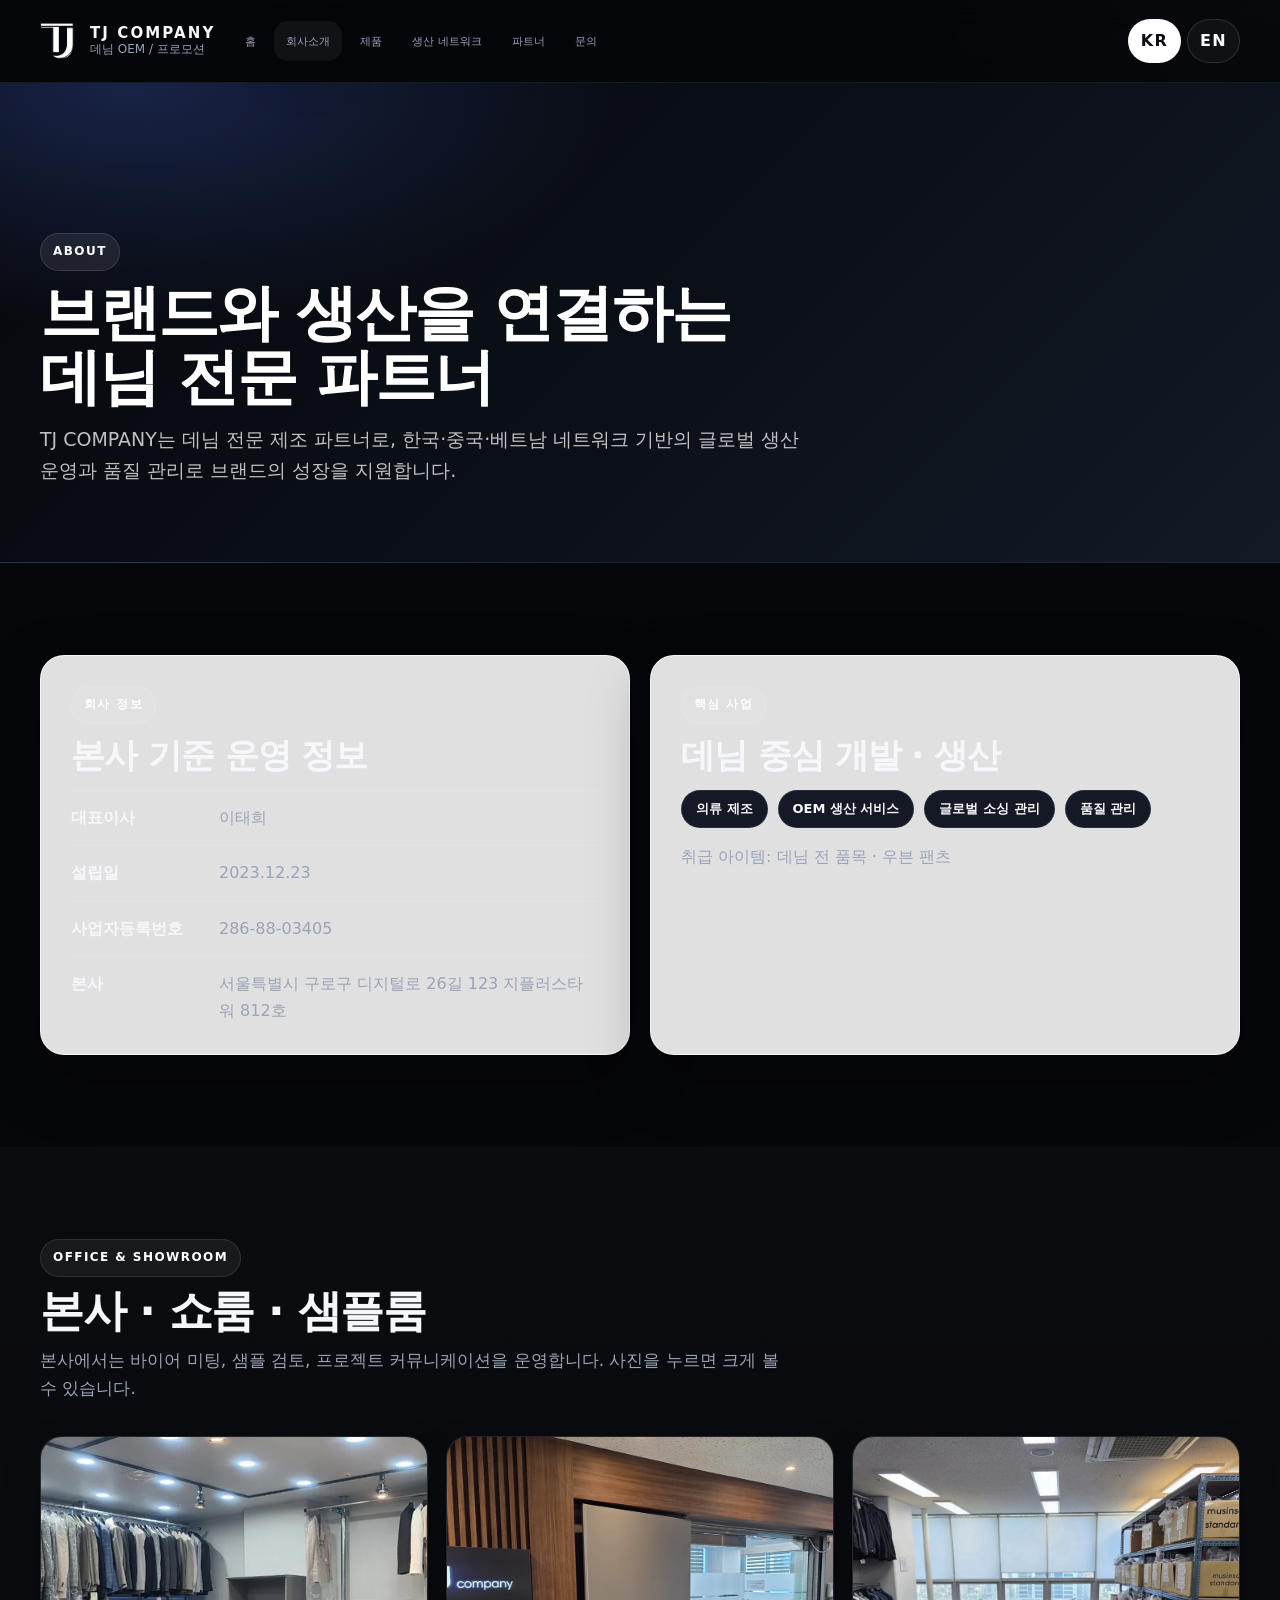
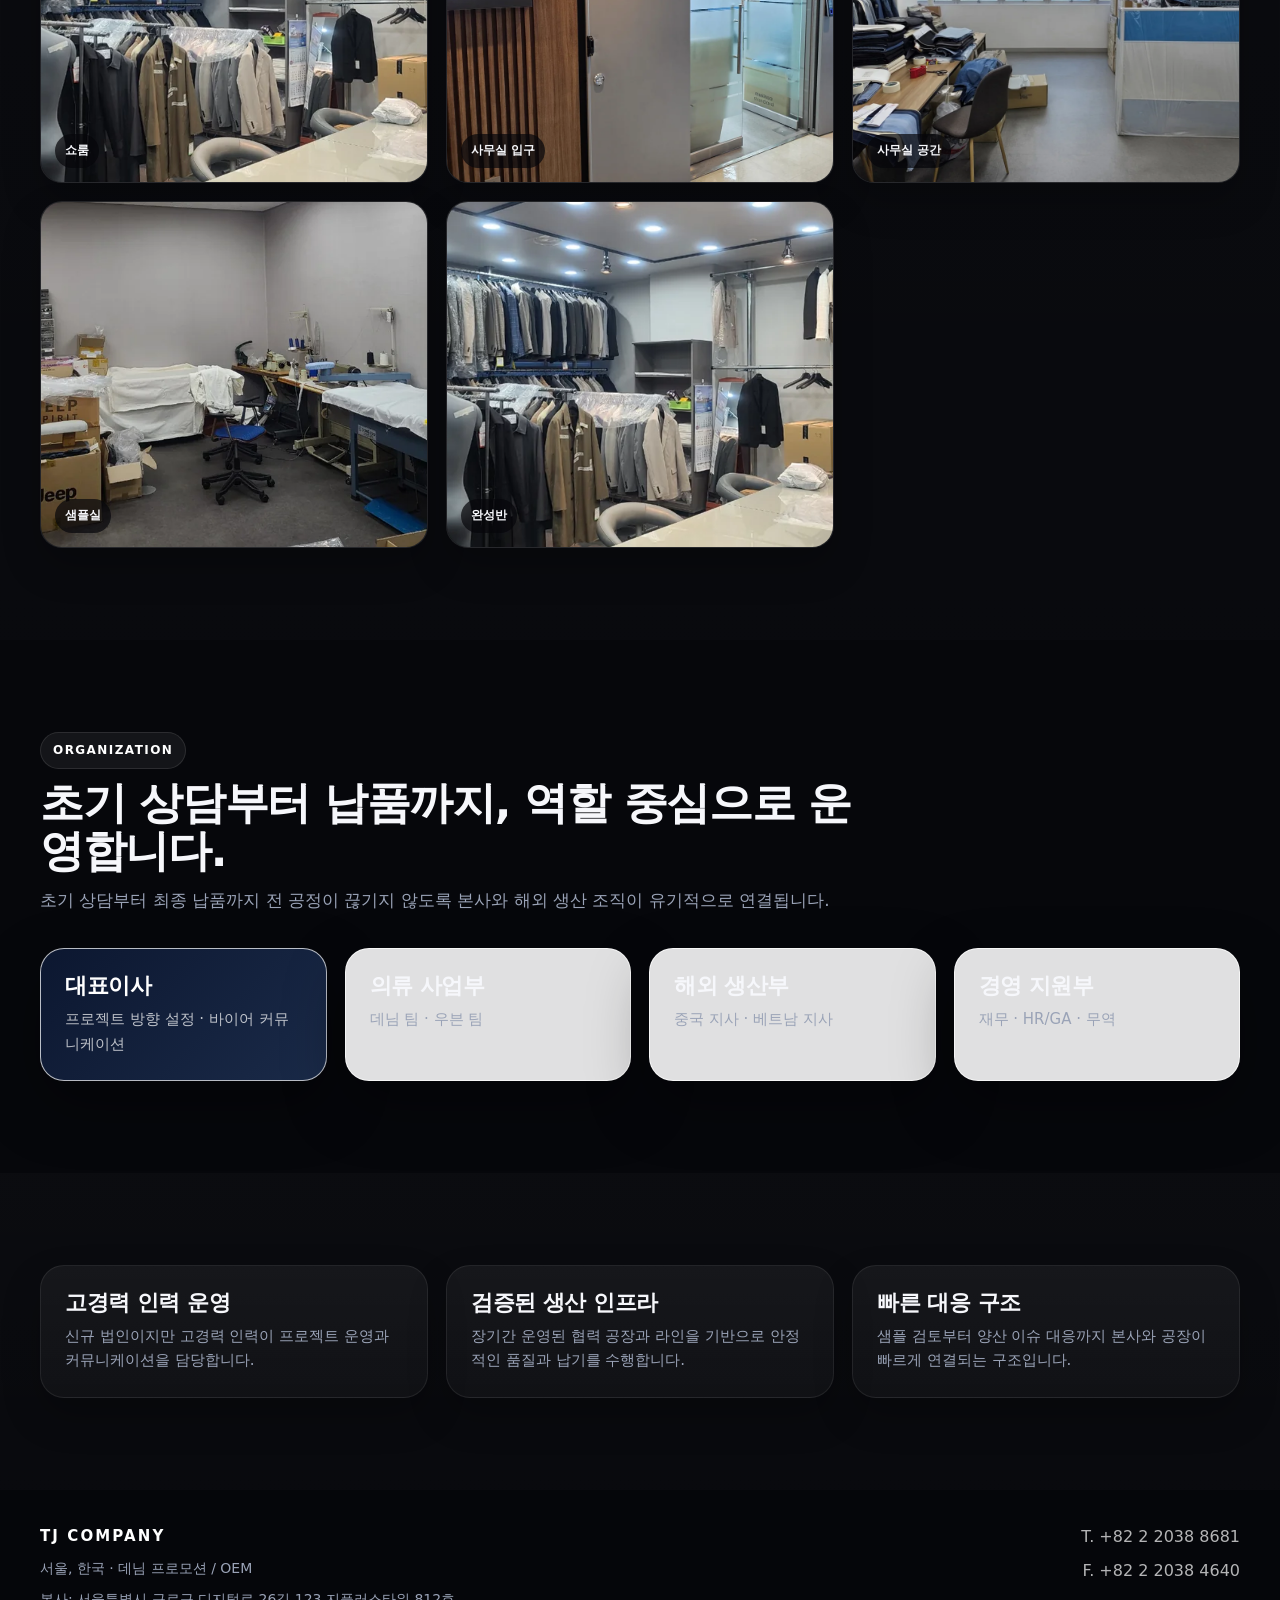
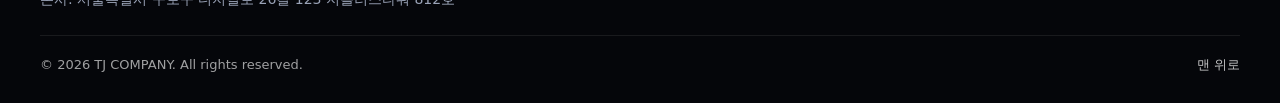
==== commit 7af72c0d: "Redesign product pages and remove Kim Sun Update production figures, simplify product layouts, and r" ====
--- a/about.html
+++ b/about.html
@@ -22,7 +22,7 @@
           }
         })();
       </script>
-      <link rel="stylesheet" href="assets/css/style.css" />
+      <link rel="stylesheet" href="assets/css/style.css?v=20260921" />
 
       <meta property="og:site_name" content="TJ COMPANY" />
       <meta property="og:title" content="About | TJ COMPANY" />
--- a/assets/css/style.css
+++ b/assets/css/style.css
@@ -714,27 +714,45 @@
 }
 .productCard{
   display:grid;
-  grid-template-columns:minmax(0, .84fr) minmax(0, 1fr);
+  grid-template-columns:minmax(280px, .78fr) minmax(0, 1fr);
   gap:0;
-  background:#fff;
-  border:1px solid var(--line);
-  border-radius:28px;
+  background:linear-gradient(180deg, rgba(255,255,255,.98), rgba(247,250,255,.96));
+  border:1px solid rgba(255,255,255,.78);
+  border-radius:32px;
   overflow:hidden;
-  box-shadow:var(--shadow);
+  box-shadow:0 26px 70px rgba(15, 23, 42, .16);
+  position:relative;
+}
+.productCard::after{
+  content:"";
+  position:absolute;
+  inset:0;
+  border-radius:32px;
+  pointer-events:none;
+  box-shadow:inset 0 1px 0 rgba(255,255,255,.78);
 }
 .productVisual{
-  background:linear-gradient(180deg, #f3f6fb, #ffffff);
-  padding:22px;
+  background:
+    radial-gradient(320px 180px at 50% 18%, rgba(44,99,255,.10), transparent 65%),
+    linear-gradient(180deg, #eef3fb, #ffffff 78%);
+  padding:28px 30px;
   display:flex;
   align-items:center;
   justify-content:center;
 }
 .productVisual img{
-  max-height:320px;
+  width:auto;
+  max-width:84%;
+  max-height:260px;
   object-fit:contain;
+  margin:auto;
+  filter:drop-shadow(0 20px 34px rgba(15, 23, 42, .12));
 }
 .productBody{
-  padding:26px;
+  padding:30px 30px 28px;
+  display:flex;
+  flex-direction:column;
+  justify-content:center;
 }
 .productBody h2{
   margin:12px 0 10px;
@@ -745,6 +763,15 @@
 .productBody p{
   margin:0;
   color:var(--muted);
+}
+
+.productBody .pillRow{
+  margin-top:18px;
+}
+.productBody .pill{
+  background:rgba(44, 99, 255, .08);
+  border-color:rgba(44, 99, 255, .14);
+  color:#17306a;
 }
 
 .facilitySection{
@@ -1099,3 +1126,310 @@
 @media (max-width:980px){.langSwitch{display:none}.mobileLang{display:flex}.officeGrid,.productionShowcase,.partnerHeroWall,.partnerGrid{grid-template-columns:1fr}.slideCard{grid-template-columns:1fr; padding:20px}.slideVisual img{min-height:380px}}
 @media (max-width:720px){.officeGrid{grid-template-columns:1fr 1fr}.miniGrid{grid-template-columns:repeat(2,1fr)}}
 @media (max-width:560px){.officeGrid{grid-template-columns:1fr}.slideVisual img{min-height:280px}}
+
+
+
+/* ===== final content refinement ===== */
+
+.homeHero{
+  min-height:100vh;
+}
+.homeHero video{
+  filter:brightness(.82) saturate(1.08);
+  transform:scale(1.03);
+}
+.heroOverlay{
+  background:
+    linear-gradient(90deg, rgba(6,8,12,.68), rgba(6,8,12,.42) 46%, rgba(6,8,12,.70)),
+    radial-gradient(900px 460px at 12% 8%, rgba(98,120,255,.22), transparent 55%);
+}
+.heroPanel{
+  background:rgba(9,12,18,.52);
+  border-color:rgba(255,255,255,.14);
+}
+.heroCopy h1 span,
+.pageHero h1 span{
+  display:block;
+}
+.pageHero.darkHero{
+  padding:150px 0 76px;
+  background:
+    radial-gradient(900px 440px at 10% 0%, rgba(80,120,255,.24), transparent 55%),
+    linear-gradient(135deg, #06070b, #0b1018 54%, #131a26);
+}
+.pageHero.darkHero p{
+  color:rgba(255,255,255,.74);
+}
+.pageHero.darkHero .sectionLabel{
+  background:rgba(255,255,255,.08);
+  border-color:rgba(255,255,255,.12);
+  color:#fff;
+}
+.heroLead span,
+.sectionIntro h2 span,
+.featureCard h3 span,
+.infoCard h2 span,
+.infoList dt span,
+.infoList dd span,
+.orgCard h3 span,
+.orgCard p span,
+.contactCard h2 span,
+.contactInfo p span,
+.mutedBlock span,
+.footerText span,
+.footerBottom a span,
+.logoCard p span,
+.logoCard h2 span,
+.textPanel h3 span,
+.textPanel p span,
+.checkList li span,
+.ctaPanel h2 span,
+.ctaPanel p span{
+  display:inline;
+}
+
+.logoCard.logoLight{
+  background:#ffffff;
+  color:#0f172a;
+  border:1px solid rgba(255,255,255,.92);
+  box-shadow:0 22px 48px rgba(0,0,0,.22);
+}
+.logoCard.logoLight h2{
+  color:#0f172a;
+}
+.logoCard.logoLight p,
+.logoCard.logoLight span{
+  color:#4b5563;
+}
+.logoCard.logoLight img{
+  filter:none;
+}
+.homePartners .logoCard.logoLight{
+  padding:30px;
+  align-items:center;
+}
+.logoFocus{
+  min-height:280px;
+  justify-content:flex-start;
+  gap:24px;
+}
+.logoStage{
+  min-height:120px;
+  display:flex;
+  align-items:center;
+  justify-content:center;
+  padding:8px 0;
+}
+.logoStage img{
+  width:min(240px, 100%);
+  max-height:82px;
+  object-fit:contain;
+}
+.logoStage img.logoNordisk{
+  max-height:108px;
+  width:min(180px, 78%);
+}
+.partnerLogoWall{
+  display:grid;
+  grid-template-columns:repeat(2, minmax(0,1fr));
+  gap:20px;
+}
+
+.networkSlider{
+  position:relative;
+  overflow:hidden;
+}
+.networkTrack{
+  display:flex;
+  transition:transform .42s ease;
+}
+.networkSlide{
+  min-width:100%;
+  display:grid;
+  grid-template-columns:minmax(0, .92fr) minmax(0, 1.08fr);
+  gap:22px;
+  align-items:stretch;
+}
+.networkInfo{
+  padding:30px;
+  border-radius:28px;
+  background:linear-gradient(180deg, rgba(255,255,255,.05), rgba(255,255,255,.03));
+  border:1px solid rgba(255,255,255,.08);
+  box-shadow:var(--shadow-soft);
+}
+.networkInfo h2{
+  margin:14px 0 12px;
+  font-size:clamp(30px, 4vw, 42px);
+  line-height:1.05;
+  letter-spacing:-.03em;
+}
+.networkInfo p{
+  margin:0;
+  color:var(--muted);
+}
+.networkFacts{
+  display:grid;
+  gap:14px;
+  margin:24px 0 0;
+}
+.networkFacts div{
+  display:grid;
+  grid-template-columns:120px 1fr;
+  gap:16px;
+  padding-top:14px;
+  border-top:1px solid rgba(255,255,255,.08);
+}
+.networkFacts dt{
+  font-weight:800;
+}
+.networkFacts dd{
+  margin:0;
+  color:var(--muted);
+}
+.networkVisual{
+  display:grid;
+  grid-template-columns:minmax(0, 1.12fr) minmax(0, .88fr);
+  gap:14px;
+}
+.primaryShot,
+.thumbShot{
+  all:unset;
+  display:block;
+  cursor:pointer;
+  border-radius:24px;
+  overflow:hidden;
+  background:#11151d;
+  border:1px solid rgba(255,255,255,.08);
+  box-shadow:var(--shadow-soft);
+}
+.primaryShot img{
+  width:100%;
+  height:100%;
+  min-height:380px;
+  object-fit:cover;
+}
+.thumbStack{
+  display:grid;
+  gap:14px;
+  grid-template-columns:1fr 1fr;
+  grid-auto-rows:minmax(0, 1fr);
+}
+.thumbShot img{
+  width:100%;
+  height:100%;
+  min-height:183px;
+  object-fit:cover;
+}
+.capabilityCard .strengthList{
+  list-style:none;
+  padding:0;
+  margin:18px 0 0;
+  display:grid;
+  gap:10px;
+}
+.capabilityCard .strengthList li{
+  position:relative;
+  padding-left:18px;
+  color:var(--muted);
+}
+.capabilityCard .strengthList li::before{
+  content:"";
+  width:7px;
+  height:7px;
+  border-radius:50%;
+  background:#8aa0ff;
+  position:absolute;
+  left:0;
+  top:.72em;
+}
+.capabilitySlider .slideMeta{
+  justify-content:flex-start;
+}
+.capabilitySlider .slideMeta h2{
+  line-height:1.04;
+}
+
+.inquiryForm input,
+.inquiryForm select,
+.inquiryForm textarea{
+  background:rgba(255,255,255,.96);
+  color:#0f172a;
+}
+.inquiryForm option{
+  color:#0f172a;
+}
+.inquiryForm label span{
+  color:#f8fafc;
+}
+
+.footerMeta a,
+.footerMeta span{
+  color:rgba(255,255,255,.70);
+}
+.footerBottom a{
+  color:rgba(255,255,255,.76);
+}
+
+@media (max-width: 1100px){
+  .networkSlide{
+    grid-template-columns:1fr;
+  }
+  .networkFacts div{
+    grid-template-columns:1fr;
+    gap:6px;
+  }
+}
+
+@media (max-width: 980px){
+  .partnerLogoWall{
+    grid-template-columns:1fr;
+  }
+  .networkVisual{
+    grid-template-columns:1fr;
+  }
+  .thumbStack{
+    grid-template-columns:repeat(3, 1fr);
+  }
+  .primaryShot img{
+    min-height:300px;
+  }
+  .thumbShot img{
+    min-height:140px;
+  }
+}
+
+@media (max-width: 640px){
+  .pageHero.darkHero{
+    padding:128px 0 58px;
+  }
+  .logoFocus{
+    min-height:240px;
+    gap:18px;
+  }
+  .networkInfo{
+    padding:22px;
+    border-radius:22px;
+  }
+  .networkInfo h2{
+    font-size:28px;
+  }
+  .thumbStack{
+    grid-template-columns:1fr 1fr;
+  }
+  .primaryShot img{
+    min-height:240px;
+  }
+}
+
+@media (max-width: 820px){
+  .productCard{
+    grid-template-columns:1fr;
+  }
+  .productVisual{
+    padding:24px 24px 10px;
+  }
+  .productVisual img{
+    max-width:72%;
+    max-height:220px;
+  }
+}
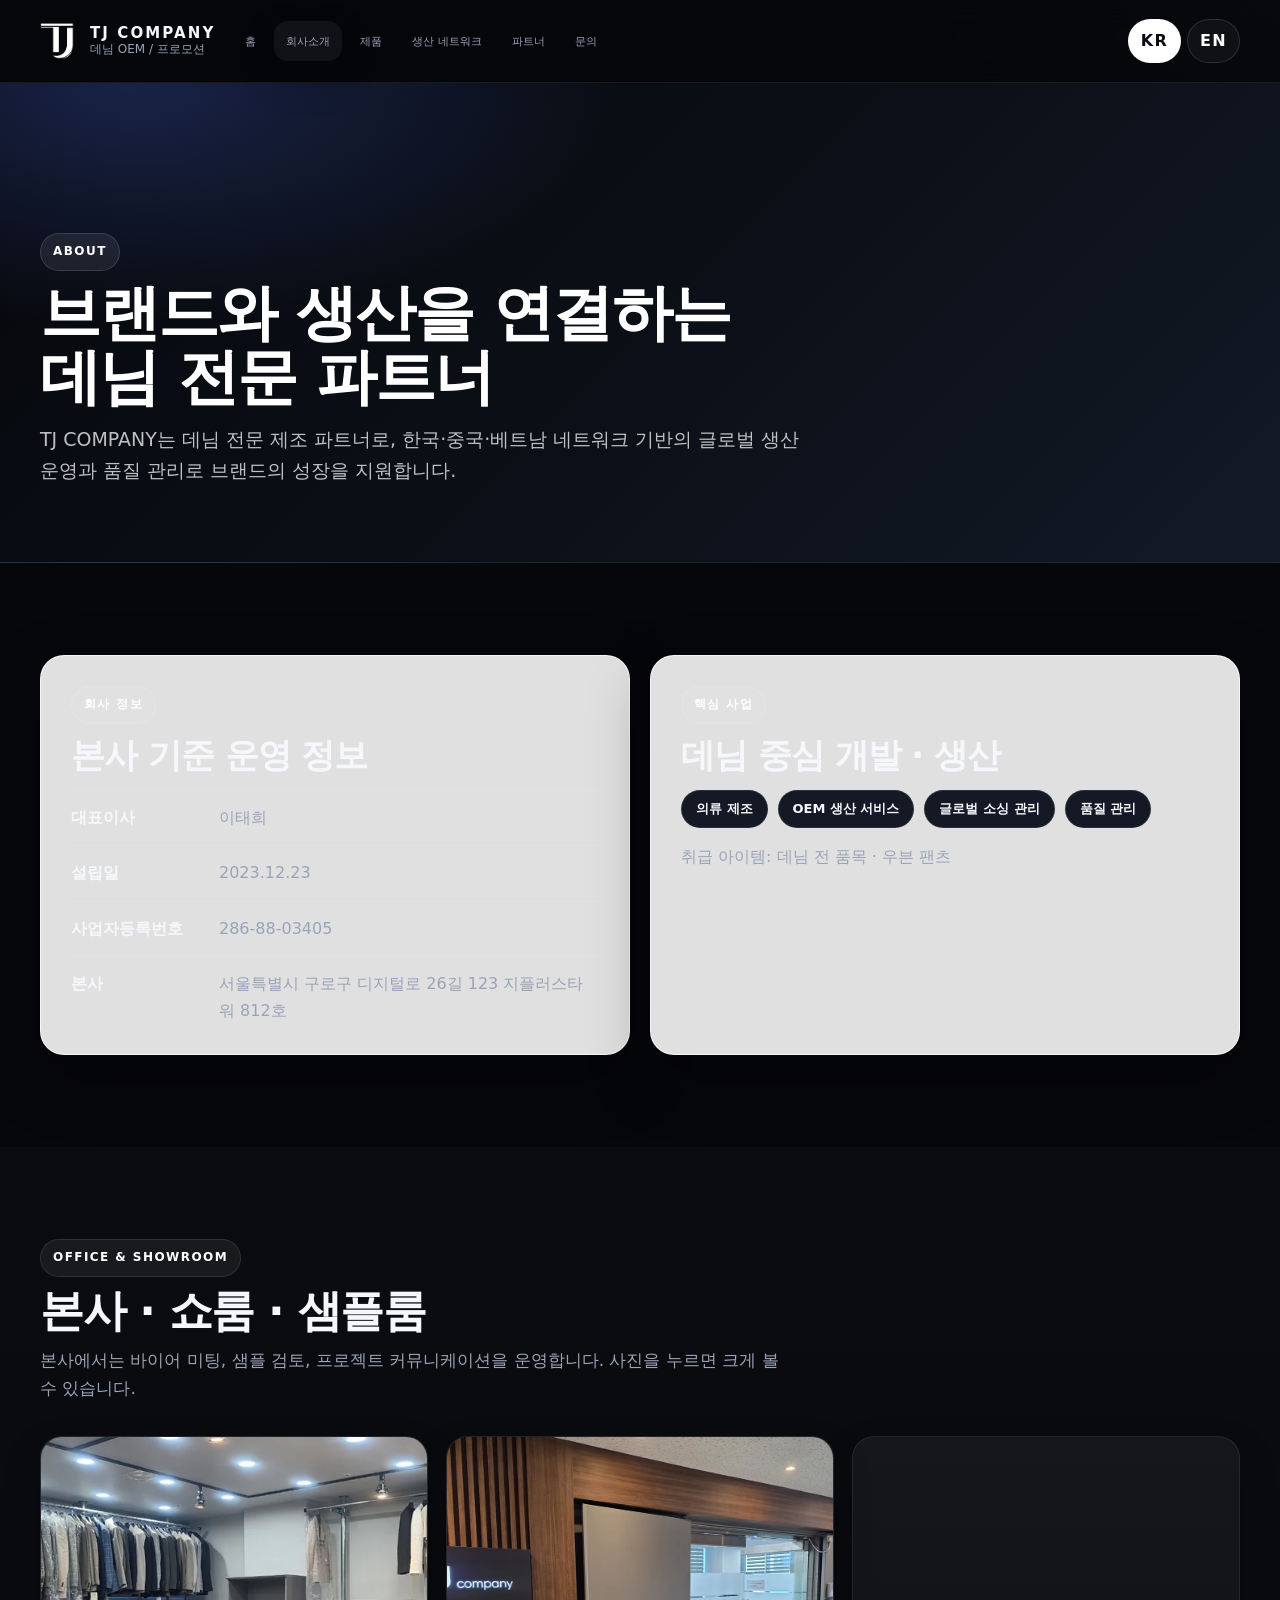
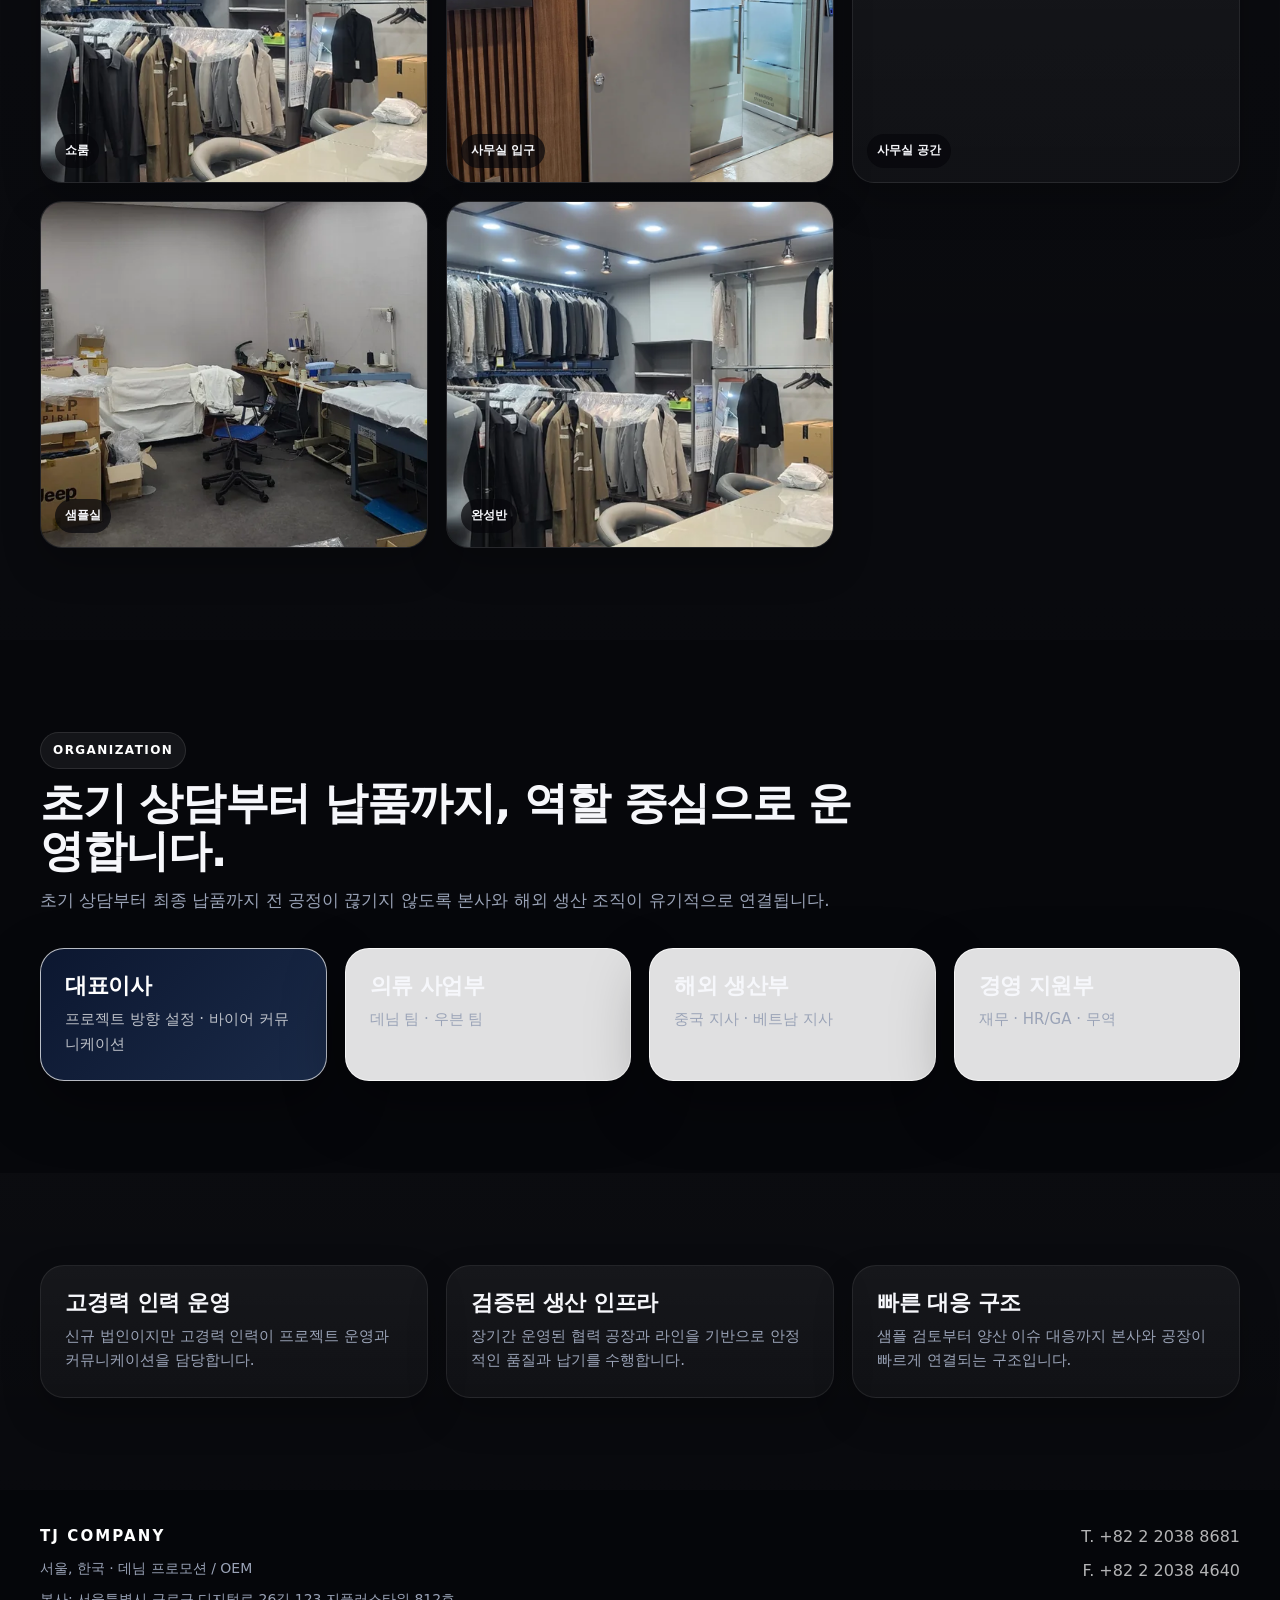
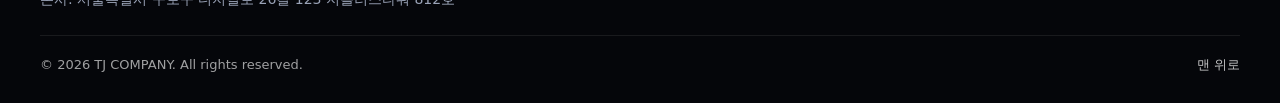
==== commit 4817674b: "Refresh stylesheet cache version" ====
--- a/about.html
+++ b/about.html
@@ -22,7 +22,7 @@
           }
         })();
       </script>
-      <link rel="stylesheet" href="assets/css/style.css?v=20260921" />
+      <link rel="stylesheet" href="assets/css/style.css?v=20260921-2" />
 
       <meta property="og:site_name" content="TJ COMPANY" />
       <meta property="og:title" content="About | TJ COMPANY" />
--- a/assets/css/style.css
+++ b/assets/css/style.css
@@ -1433,3 +1433,237 @@
     max-height:220px;
   }
 }
+
+/* ===== 2026 catalog and performance refinement ===== */
+
+.productCatalog{
+  display:grid;
+  grid-template-columns:repeat(3, minmax(0, 1fr));
+  gap:20px;
+  align-items:start;
+}
+.catalogCard{
+  overflow:hidden;
+  border:1px solid rgba(255,255,255,.09);
+  border-radius:26px;
+  background:linear-gradient(180deg, rgba(255,255,255,.06), rgba(255,255,255,.025));
+  box-shadow:0 20px 48px rgba(0,0,0,.24);
+  transition:transform .25s ease, border-color .25s ease, box-shadow .25s ease;
+}
+.catalogCard:hover{
+  transform:translateY(-4px);
+  border-color:rgba(255,255,255,.18);
+  box-shadow:0 28px 64px rgba(0,0,0,.30);
+}
+.catalogVisual{
+  position:relative;
+  display:flex;
+  align-items:center;
+  justify-content:center;
+  aspect-ratio:4 / 3;
+  padding:28px;
+  overflow:hidden;
+  background:
+    radial-gradient(circle at 50% 34%, #fff 0, #f5f7fa 48%, #e8ecf2 100%);
+}
+.catalogVisual picture{
+  display:flex;
+  width:100%;
+  height:100%;
+  align-items:center;
+  justify-content:center;
+}
+.catalogVisual img{
+  width:100%;
+  height:100%;
+  object-fit:contain;
+  filter:drop-shadow(0 14px 18px rgba(23,31,45,.14));
+  transition:transform .3s ease;
+}
+.catalogCard:hover .catalogVisual img{transform:scale(1.025)}
+.catalogNo{
+  position:absolute;
+  top:16px;
+  right:18px;
+  z-index:1;
+  color:#667085;
+  font-size:12px;
+  font-weight:900;
+  letter-spacing:.16em;
+}
+.catalogBody{padding:22px 22px 24px}
+.catalogCategory{
+  display:block;
+  margin-bottom:9px;
+  color:#92a6ff;
+  font-size:11px;
+  font-weight:900;
+  letter-spacing:.17em;
+}
+.catalogBody h2{
+  margin:0 0 10px;
+  font-size:23px;
+  line-height:1.15;
+  letter-spacing:-.025em;
+}
+.catalogBody p{
+  min-height:44px;
+  margin:0;
+  color:var(--muted);
+  font-size:14px;
+  line-height:1.55;
+}
+.catalogTags{
+  display:flex;
+  flex-wrap:wrap;
+  gap:7px;
+  margin-top:17px;
+}
+.catalogTags > span{
+  padding:7px 10px;
+  border:1px solid rgba(255,255,255,.09);
+  border-radius:999px;
+  background:rgba(255,255,255,.045);
+  color:#cbd2df;
+  font-size:11px;
+  font-weight:750;
+}
+
+.productPreviewCard{
+  padding:14px;
+  overflow:hidden;
+  border:1px solid rgba(255,255,255,.08);
+  background:linear-gradient(180deg, rgba(255,255,255,.055), rgba(255,255,255,.025));
+  box-shadow:var(--shadow-soft);
+}
+.productPreviewCard picture{
+  min-height:0;
+  aspect-ratio:4 / 3;
+  margin-bottom:0;
+  padding:22px;
+  background:radial-gradient(circle at 50% 30%, #fff, #eef1f5 72%);
+}
+.productPreviewCard img{
+  width:100%;
+  height:100%;
+  max-height:190px;
+  filter:drop-shadow(0 12px 15px rgba(23,31,45,.13));
+}
+.productPreviewCard > div{padding:17px 8px 10px}
+.productPreviewCard h3{color:#fff}
+
+.partnerHighlightGrid,
+.productionLocationGrid{
+  grid-template-columns:repeat(2, minmax(0, 1fr));
+}
+
+.networkVisual{
+  height:420px;
+  align-self:start;
+}
+.primaryShot img,
+.thumbShot img{
+  min-height:0;
+}
+
+.capabilityGrid{
+  display:grid;
+  grid-template-columns:repeat(2, minmax(0, 1fr));
+  gap:18px;
+}
+.capabilityTile{
+  display:grid;
+  grid-template-columns:160px minmax(0, 1fr);
+  min-height:240px;
+  overflow:hidden;
+  border:1px solid rgba(255,255,255,.09);
+  border-radius:24px;
+  background:linear-gradient(135deg, rgba(255,255,255,.06), rgba(255,255,255,.025));
+  box-shadow:var(--shadow-soft);
+}
+.capabilityVisual{
+  display:flex;
+  align-items:center;
+  justify-content:center;
+  padding:22px 16px;
+  background:linear-gradient(160deg, #f7f8fa, #e9edf3);
+}
+.capabilityVisual picture{
+  display:flex;
+  width:100%;
+  height:100%;
+  align-items:center;
+  justify-content:center;
+}
+.capabilityVisual img{
+  width:100%;
+  height:100%;
+  max-height:196px;
+  object-fit:contain;
+  filter:drop-shadow(0 10px 14px rgba(23,31,45,.12));
+}
+.capabilityContent{
+  display:flex;
+  flex-direction:column;
+  justify-content:center;
+  padding:24px;
+}
+.capabilityContent h3{
+  margin:0 0 9px;
+  font-size:24px;
+  line-height:1.12;
+  letter-spacing:-.025em;
+}
+.capabilityContent p{
+  margin:0;
+  color:var(--muted);
+  font-size:14px;
+}
+.capabilityContent ul{
+  display:flex;
+  flex-wrap:wrap;
+  gap:7px;
+  margin:16px 0 0;
+  padding:0;
+  list-style:none;
+}
+.capabilityContent li{
+  padding:6px 9px;
+  border:1px solid rgba(255,255,255,.08);
+  border-radius:999px;
+  color:#cbd2df;
+  font-size:11px;
+}
+
+@media (max-width: 1040px){
+  .productCatalog{grid-template-columns:repeat(2, minmax(0, 1fr))}
+  .capabilityGrid{grid-template-columns:1fr}
+}
+
+@media (max-width: 980px){
+  .networkVisual{height:auto}
+  .primaryShot img{min-height:300px}
+  .thumbShot img{min-height:140px}
+}
+
+@media (max-width: 680px){
+  .productCatalog{grid-template-columns:1fr}
+  .catalogVisual{aspect-ratio:5 / 3; padding:24px}
+  .catalogBody p{min-height:0}
+  .partnerHighlightGrid,
+  .productionLocationGrid{grid-template-columns:1fr}
+  .capabilityTile{
+    grid-template-columns:118px minmax(0, 1fr);
+    min-height:210px;
+  }
+  .capabilityVisual{padding:18px 12px}
+  .capabilityVisual img{max-height:168px}
+  .capabilityContent{padding:20px}
+  .capabilityContent h3{font-size:21px}
+}
+
+@media (max-width: 440px){
+  .capabilityTile{grid-template-columns:1fr}
+  .capabilityVisual{height:190px}
+  .capabilityContent{padding:20px 20px 22px}
+}
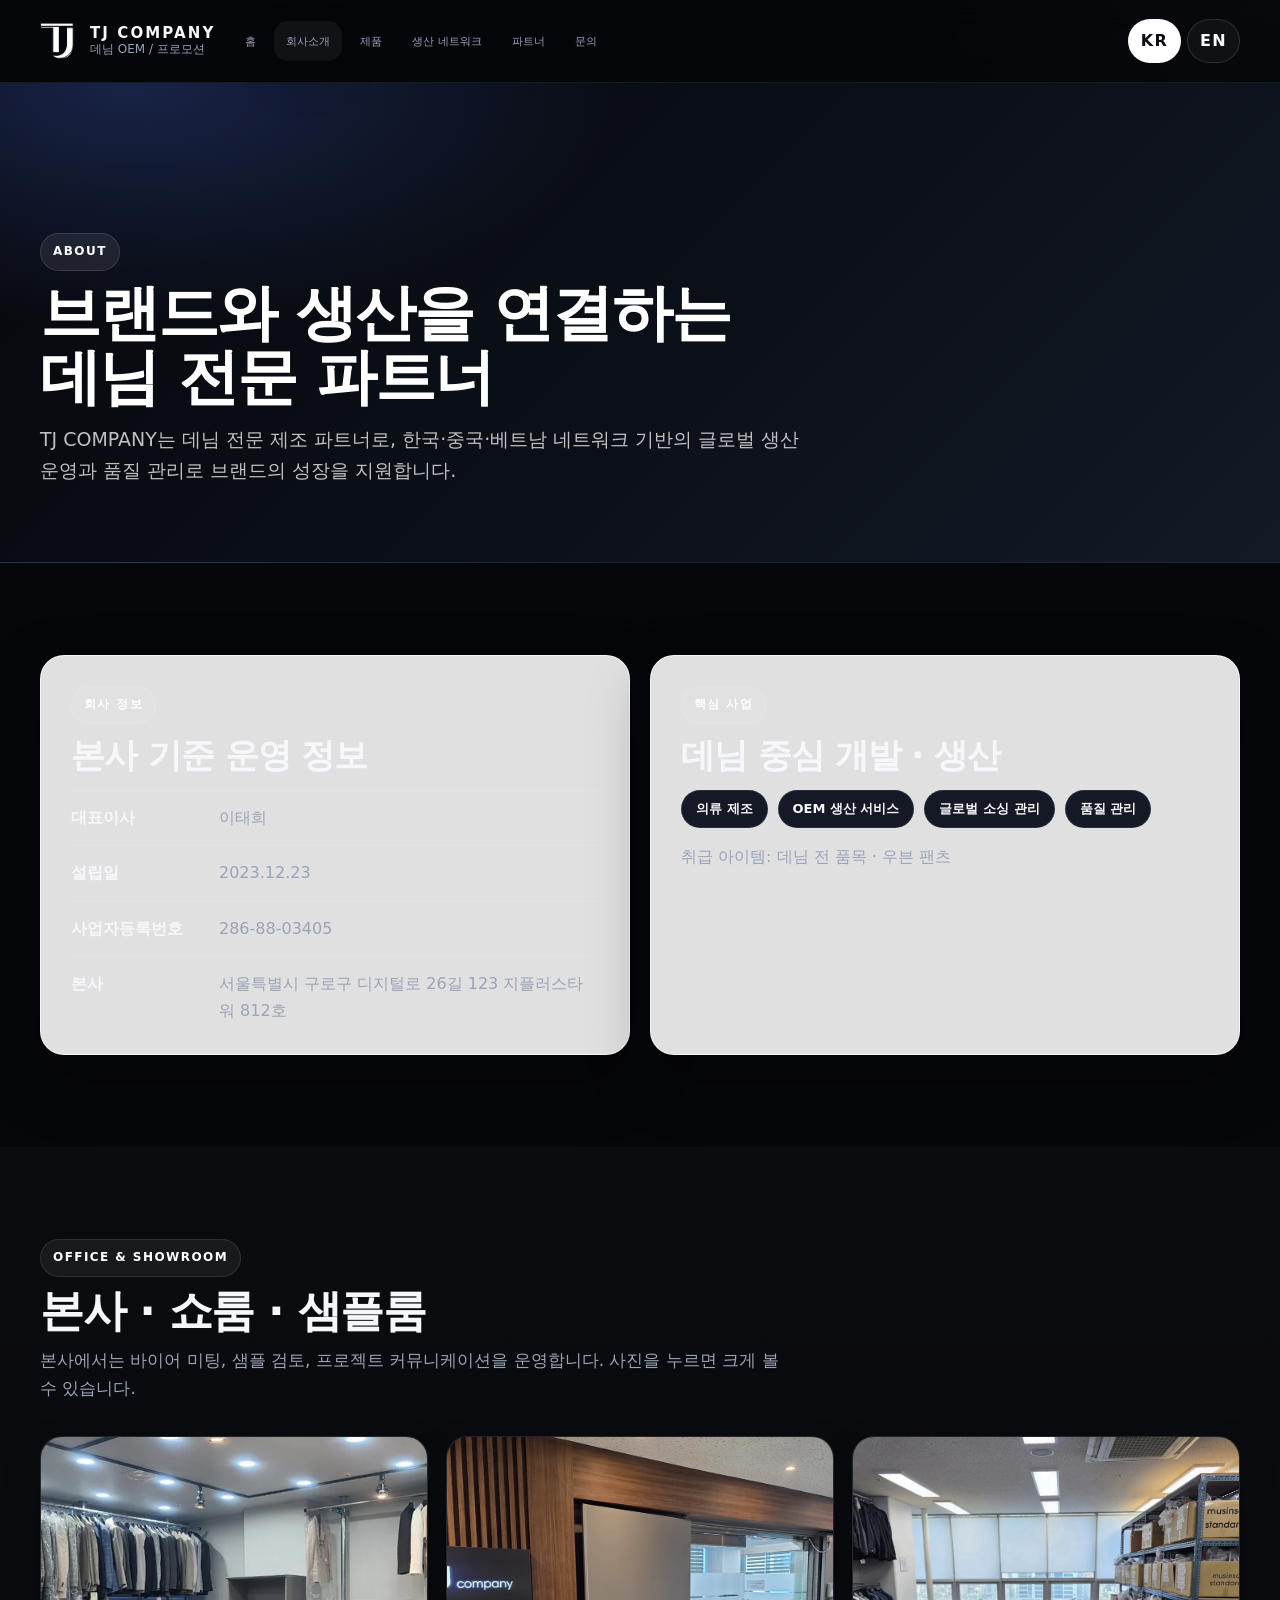
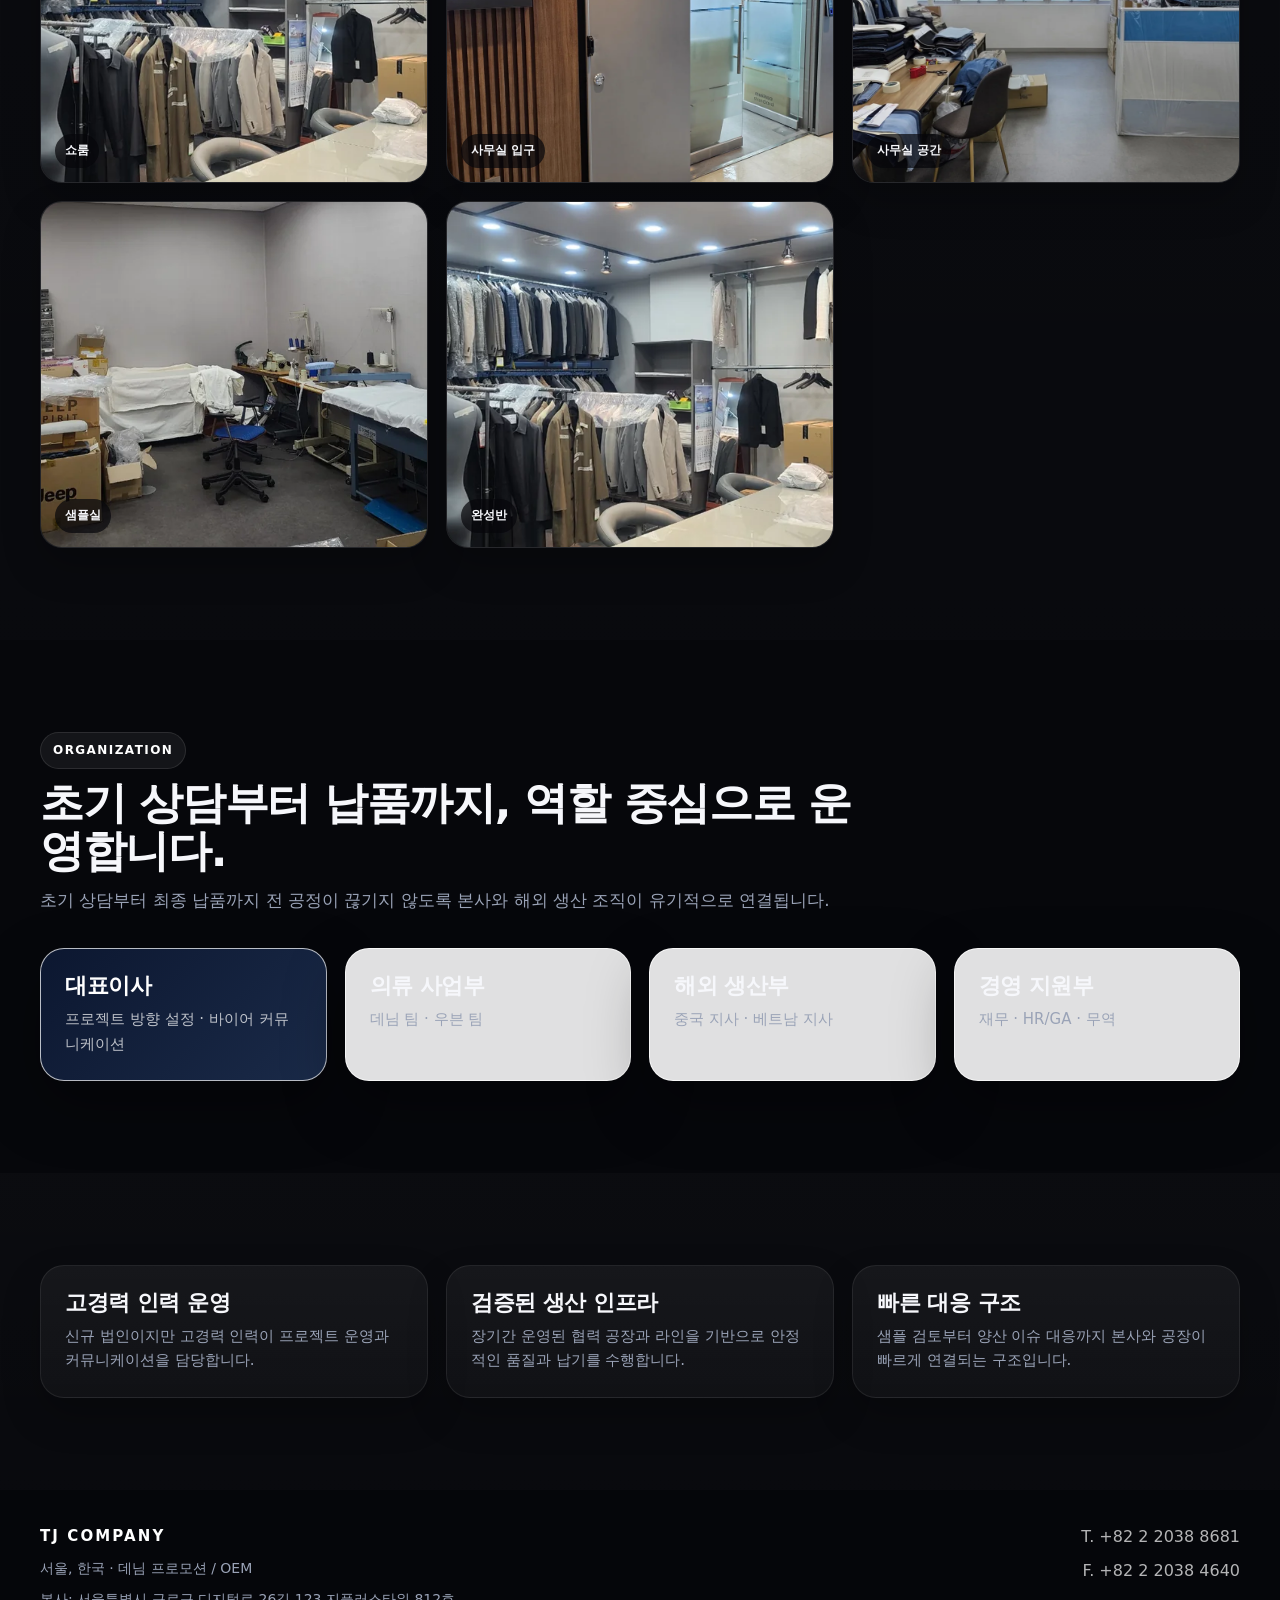
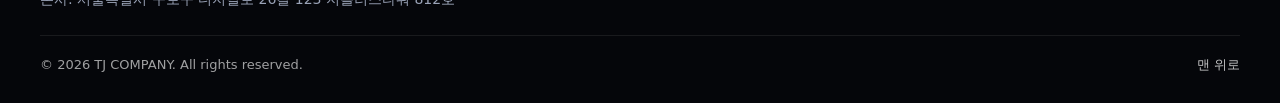
==== commit 6cc4a937: "Improve site contrast and production navigation Add homepage pictograms, refresh cache keys, and int" ====
--- a/about.html
+++ b/about.html
@@ -22,7 +22,7 @@
           }
         })();
       </script>
-      <link rel="stylesheet" href="assets/css/style.css?v=20260921-2" />
+      <link rel="stylesheet" href="assets/css/style.css?v=20260922-1" />
 
       <meta property="og:site_name" content="TJ COMPANY" />
       <meta property="og:title" content="About | TJ COMPANY" />
@@ -269,6 +269,6 @@
   </figure>
 </div>
 
-<script src="assets/js/main.js"></script>
+<script src="assets/js/main.js?v=20260922-1"></script>
 </body>
 </html>
--- a/assets/css/style.css
+++ b/assets/css/style.css
@@ -1556,6 +1556,13 @@
 .productionLocationGrid{
   grid-template-columns:repeat(2, minmax(0, 1fr));
 }
+.facilityHighlight{
+  border-color:rgba(255,255,255,.09);
+  background:linear-gradient(145deg, rgba(255,255,255,.065), rgba(255,255,255,.025));
+  box-shadow:var(--shadow-soft);
+}
+.facilityHighlight h3{color:#fff}
+.facilityHighlight p{color:var(--muted)}
 
 .networkVisual{
   height:420px;
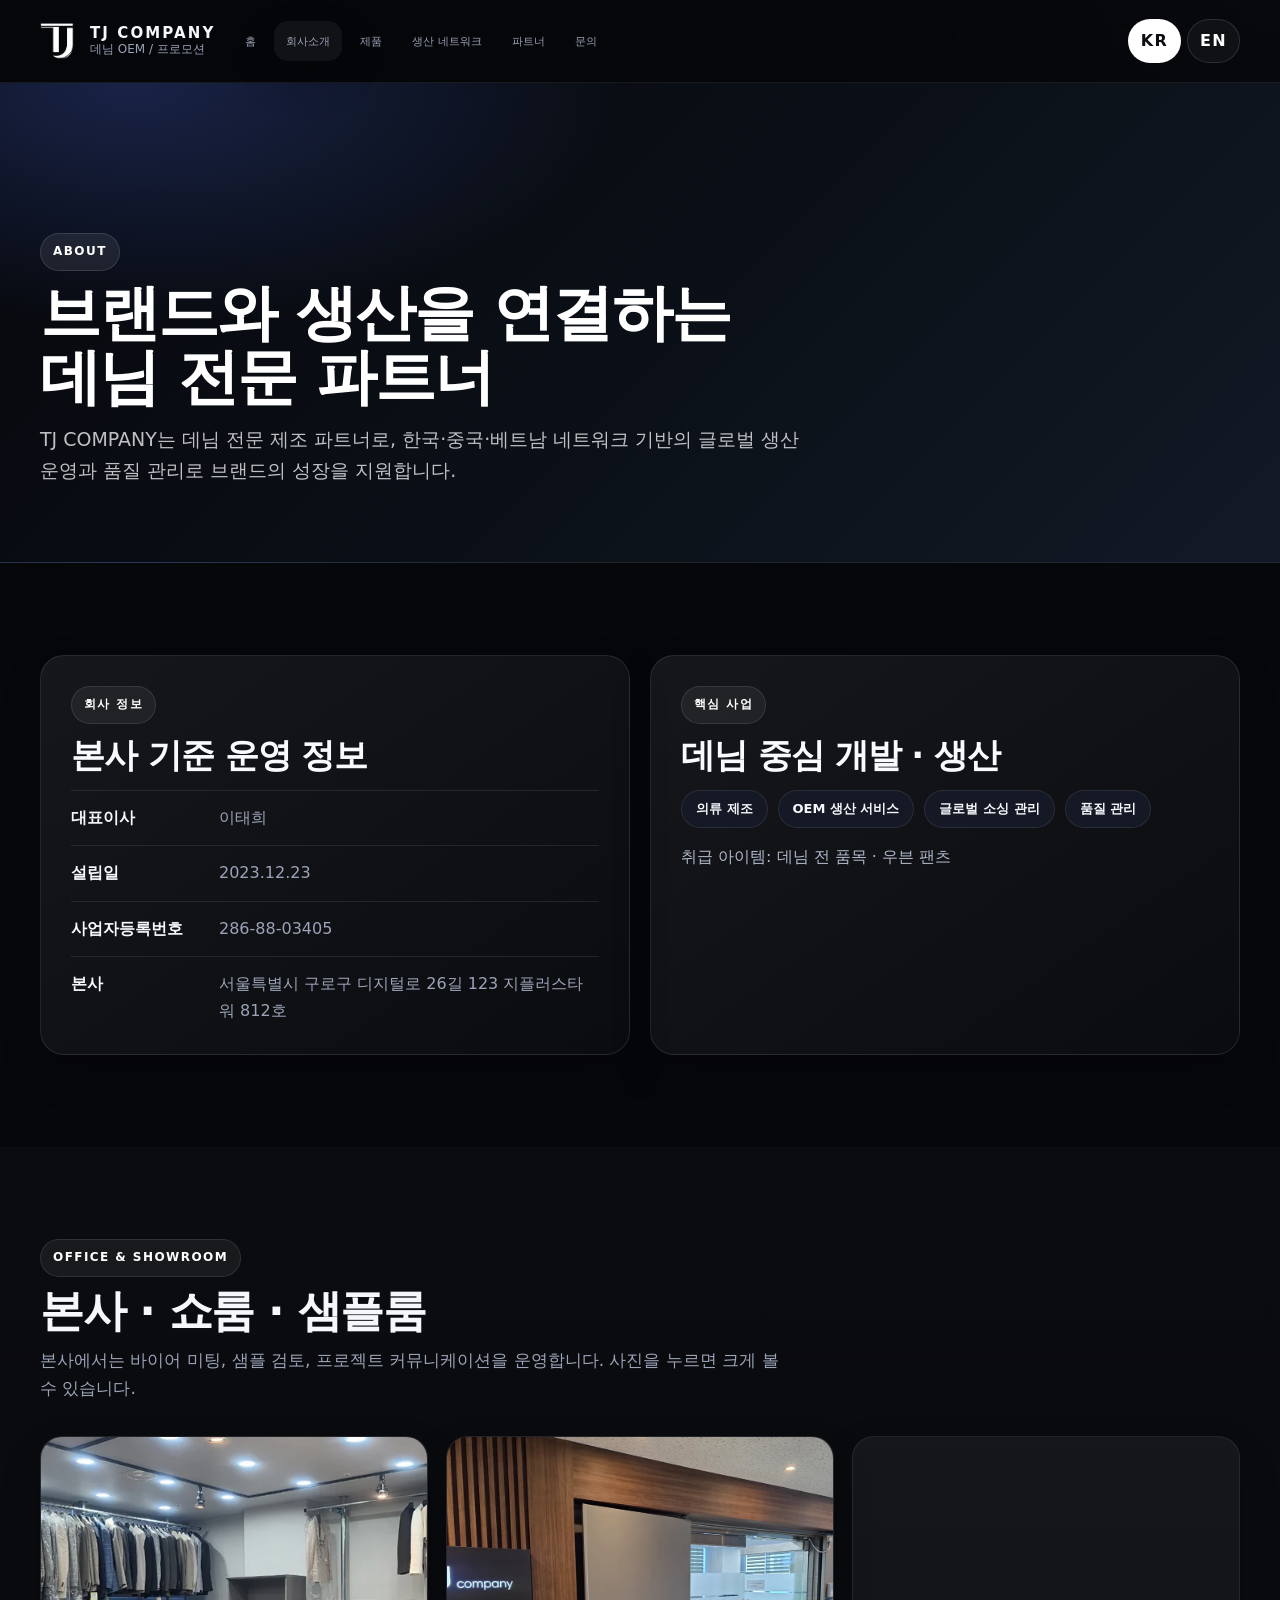
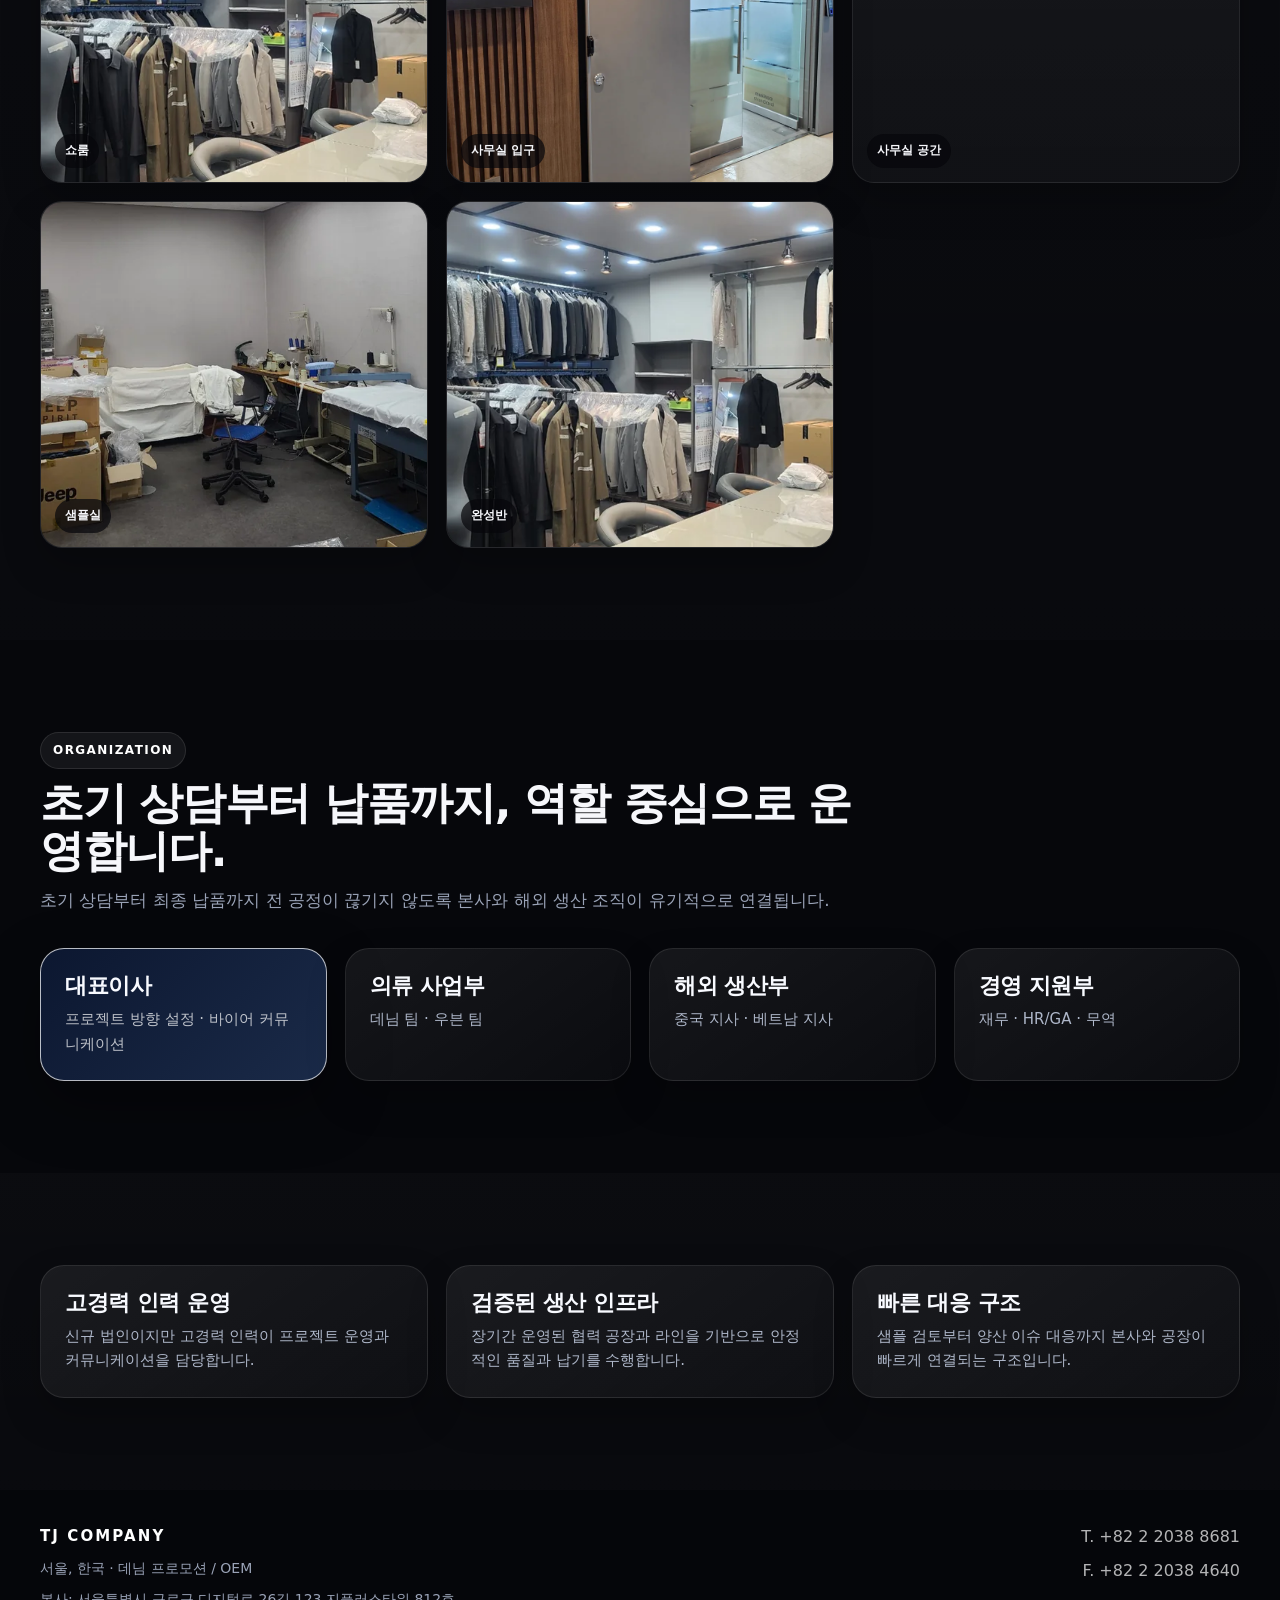
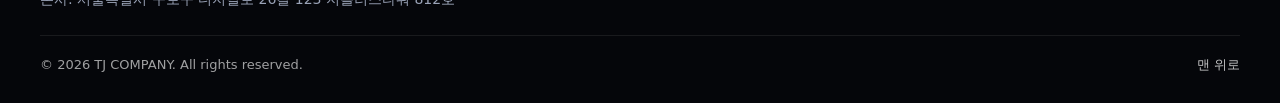
==== commit d945cd36: "Refresh frontend asset cache keys Ensure the latest production slider script and unified dark styles" ====
--- a/about.html
+++ b/about.html
@@ -22,7 +22,7 @@
           }
         })();
       </script>
-      <link rel="stylesheet" href="assets/css/style.css?v=20260922-1" />
+      <link rel="stylesheet" href="assets/css/style.css?v=20260922-2" />
 
       <meta property="og:site_name" content="TJ COMPANY" />
       <meta property="og:title" content="About | TJ COMPANY" />
@@ -269,6 +269,6 @@
   </figure>
 </div>
 
-<script src="assets/js/main.js?v=20260922-1"></script>
+<script src="assets/js/main.js?v=20260922-2"></script>
 </body>
 </html>
--- a/assets/css/style.css
+++ b/assets/css/style.css
@@ -1674,3 +1674,286 @@
   .capabilityVisual{height:190px}
   .capabilityContent{padding:20px 20px 22px}
 }
+
+/* ===== unified dark surfaces, pictograms and network deck ===== */
+
+.featureCard,
+.productPreviewCard,
+.orgCard:not(.featured),
+.infoCard,
+.contactCard,
+.processCard,
+.facilityHighlight,
+.facilityMeta,
+.textPanel{
+  background:linear-gradient(145deg, rgba(255,255,255,.065), rgba(255,255,255,.025));
+  border-color:rgba(255,255,255,.095);
+  color:var(--ink);
+  box-shadow:var(--shadow-soft);
+}
+.featureCard h3,
+.productPreviewCard h3,
+.orgCard h3,
+.infoCard h2,
+.contactCard h2,
+.processCard h3,
+.facilityHighlight h3,
+.facilityMeta h2,
+.textPanel h3{
+  color:#f8faff;
+}
+.featureCard p,
+.productPreviewCard p,
+.orgCard p,
+.infoCard p,
+.contactCard p,
+.processCard p,
+.facilityHighlight p,
+.facilityMeta p,
+.textPanel p{
+  color:#aeb7c9;
+}
+.btnGhostDark{
+  background:rgba(255,255,255,.055);
+  color:#f8faff;
+  border-color:rgba(255,255,255,.16);
+  box-shadow:inset 0 1px 0 rgba(255,255,255,.055);
+}
+.btnGhostDark:hover{
+  background:rgba(255,255,255,.11);
+  border-color:rgba(255,255,255,.28);
+}
+.btnGhostDark:focus-visible,
+.networkTab:focus-visible,
+.sliderBtn:focus-visible{
+  outline:3px solid rgba(127,151,255,.48);
+  outline-offset:3px;
+}
+
+.statHeading{
+  display:flex;
+  align-items:center;
+  gap:10px;
+}
+.statHeading > span{
+  color:rgba(255,255,255,.76);
+  font-size:12px;
+  font-weight:800;
+  letter-spacing:.12em;
+  text-transform:uppercase;
+}
+.statHeading > span span,
+.statCard strong span,
+.statCard small span{
+  display:inline;
+  color:inherit;
+  font-size:inherit;
+  letter-spacing:inherit;
+  text-transform:inherit;
+}
+.statPictogram,
+.featureIcon svg,
+.facilityIcon svg,
+.metricIcon svg{
+  fill:none;
+  stroke:currentColor;
+  stroke-width:1.8;
+  stroke-linecap:round;
+  stroke-linejoin:round;
+}
+.statPictogram{
+  flex:0 0 auto;
+  width:19px;
+  height:19px;
+  color:#a8b7ff;
+}
+.featureIcon,
+.facilityIcon,
+.metricIcon{
+  display:inline-flex;
+  align-items:center;
+  justify-content:center;
+  color:#a8b7ff;
+  background:linear-gradient(145deg, rgba(127,151,255,.18), rgba(127,151,255,.07));
+  border:1px solid rgba(151,169,255,.18);
+  box-shadow:inset 0 1px 0 rgba(255,255,255,.06);
+}
+.featureIcon{
+  width:46px;
+  height:46px;
+  margin-bottom:24px;
+  border-radius:15px;
+}
+.featureIcon svg{width:23px;height:23px}
+.facilityIcon{
+  flex:0 0 auto;
+  width:44px;
+  height:44px;
+  border-radius:14px;
+}
+.facilityIcon svg{width:22px;height:22px}
+.facilityHead{align-items:flex-start}
+.metricIcon{
+  width:42px;
+  height:42px;
+  margin-bottom:20px;
+  border-radius:14px;
+}
+.metricIcon svg{width:21px;height:21px}
+
+.networkSlider{
+  overflow:visible;
+}
+.networkDeck{
+  margin-top:32px;
+}
+.networkTabs{
+  display:grid;
+  grid-template-columns:repeat(3, minmax(0, 1fr));
+  gap:10px;
+  margin-bottom:18px;
+}
+.networkTab{
+  display:grid;
+  grid-template-columns:auto 1fr;
+  grid-template-rows:auto auto;
+  column-gap:12px;
+  align-items:center;
+  min-height:76px;
+  padding:14px 16px;
+  color:#8f99ac;
+  background:rgba(255,255,255,.025);
+  border:1px solid rgba(255,255,255,.075);
+  border-radius:18px;
+  font:inherit;
+  text-align:left;
+  cursor:pointer;
+  transition:transform .2s ease, background .2s ease, border-color .2s ease, color .2s ease;
+}
+.networkTab:hover{
+  transform:translateY(-2px);
+  color:#e9edff;
+  border-color:rgba(255,255,255,.16);
+}
+.networkTab > span{
+  grid-row:1 / span 2;
+  color:#7488e8;
+  font-size:12px;
+  font-weight:900;
+  letter-spacing:.12em;
+}
+.networkTab strong{
+  color:inherit;
+  font-size:16px;
+  line-height:1.1;
+}
+.networkTab small{
+  color:inherit;
+  font-size:11px;
+  letter-spacing:.05em;
+  opacity:.72;
+}
+.networkTab.active{
+  color:#fff;
+  background:linear-gradient(135deg, rgba(101,124,235,.25), rgba(255,255,255,.065));
+  border-color:rgba(147,164,255,.34);
+  box-shadow:0 16px 34px rgba(0,0,0,.19), inset 0 1px 0 rgba(255,255,255,.08);
+}
+.networkTab.active > span{color:#b8c4ff}
+.networkViewport{
+  position:relative;
+  isolation:isolate;
+  overflow:hidden;
+  padding:0 22px 22px 0;
+}
+.networkViewport::before,
+.networkViewport::after{
+  content:"";
+  position:absolute;
+  pointer-events:none;
+  border-radius:30px;
+}
+.networkViewport::before{
+  inset:22px 0 0 22px;
+  z-index:0;
+  background:linear-gradient(145deg, rgba(127,151,255,.15), rgba(255,255,255,.025));
+  border:1px solid rgba(143,161,255,.17);
+}
+.networkViewport::after{
+  inset:11px 11px 11px 11px;
+  z-index:1;
+  background:linear-gradient(145deg, rgba(255,255,255,.07), rgba(255,255,255,.025));
+  border:1px solid rgba(255,255,255,.10);
+}
+.networkTrack{
+  position:relative;
+  z-index:2;
+  width:calc(100% - 22px);
+  will-change:transform;
+}
+.networkSlide{
+  gap:18px;
+}
+.networkInfo,
+.networkVisual{
+  position:relative;
+  z-index:1;
+}
+.networkDeckFooter{
+  display:flex;
+  align-items:center;
+  justify-content:space-between;
+  gap:24px;
+  margin-top:18px;
+}
+.networkProgress{
+  display:flex;
+  align-items:baseline;
+  gap:7px;
+  color:#7e8798;
+  font-size:13px;
+}
+.networkProgress strong{
+  color:#fff;
+  font-size:25px;
+  letter-spacing:-.03em;
+}
+.networkProgress small{
+  margin-left:8px;
+  color:#a1aabc;
+  font-size:12px;
+}
+.networkDeckFooter .sliderControls{
+  justify-content:flex-end;
+  margin-top:0;
+}
+.networkDeckFooter .sliderDots{
+  min-width:64px;
+  justify-content:flex-end;
+}
+
+@media (max-width: 680px){
+  .networkTabs{
+    display:flex;
+    overflow-x:auto;
+    padding:2px 2px 7px;
+    scrollbar-width:none;
+  }
+  .networkTabs::-webkit-scrollbar{display:none}
+  .networkTab{flex:0 0 154px;min-height:70px;padding:12px 13px}
+  .networkViewport{padding:0 14px 14px 0}
+  .networkViewport::before{inset:14px 0 0 14px;border-radius:24px}
+  .networkViewport::after{inset:7px 7px 7px 7px;border-radius:24px}
+  .networkTrack{width:calc(100% - 14px)}
+  .networkDeckFooter{align-items:flex-end;gap:12px}
+  .networkProgress{flex-wrap:wrap;max-width:150px}
+  .networkProgress small{flex-basis:100%;margin-left:0}
+  .networkDeckFooter .sliderControls{gap:10px}
+  .sliderBtn{width:44px;height:44px}
+}
+
+@media (prefers-reduced-motion: reduce){
+  .networkTrack,
+  .networkTab,
+  .btn{transition:none}
+}
